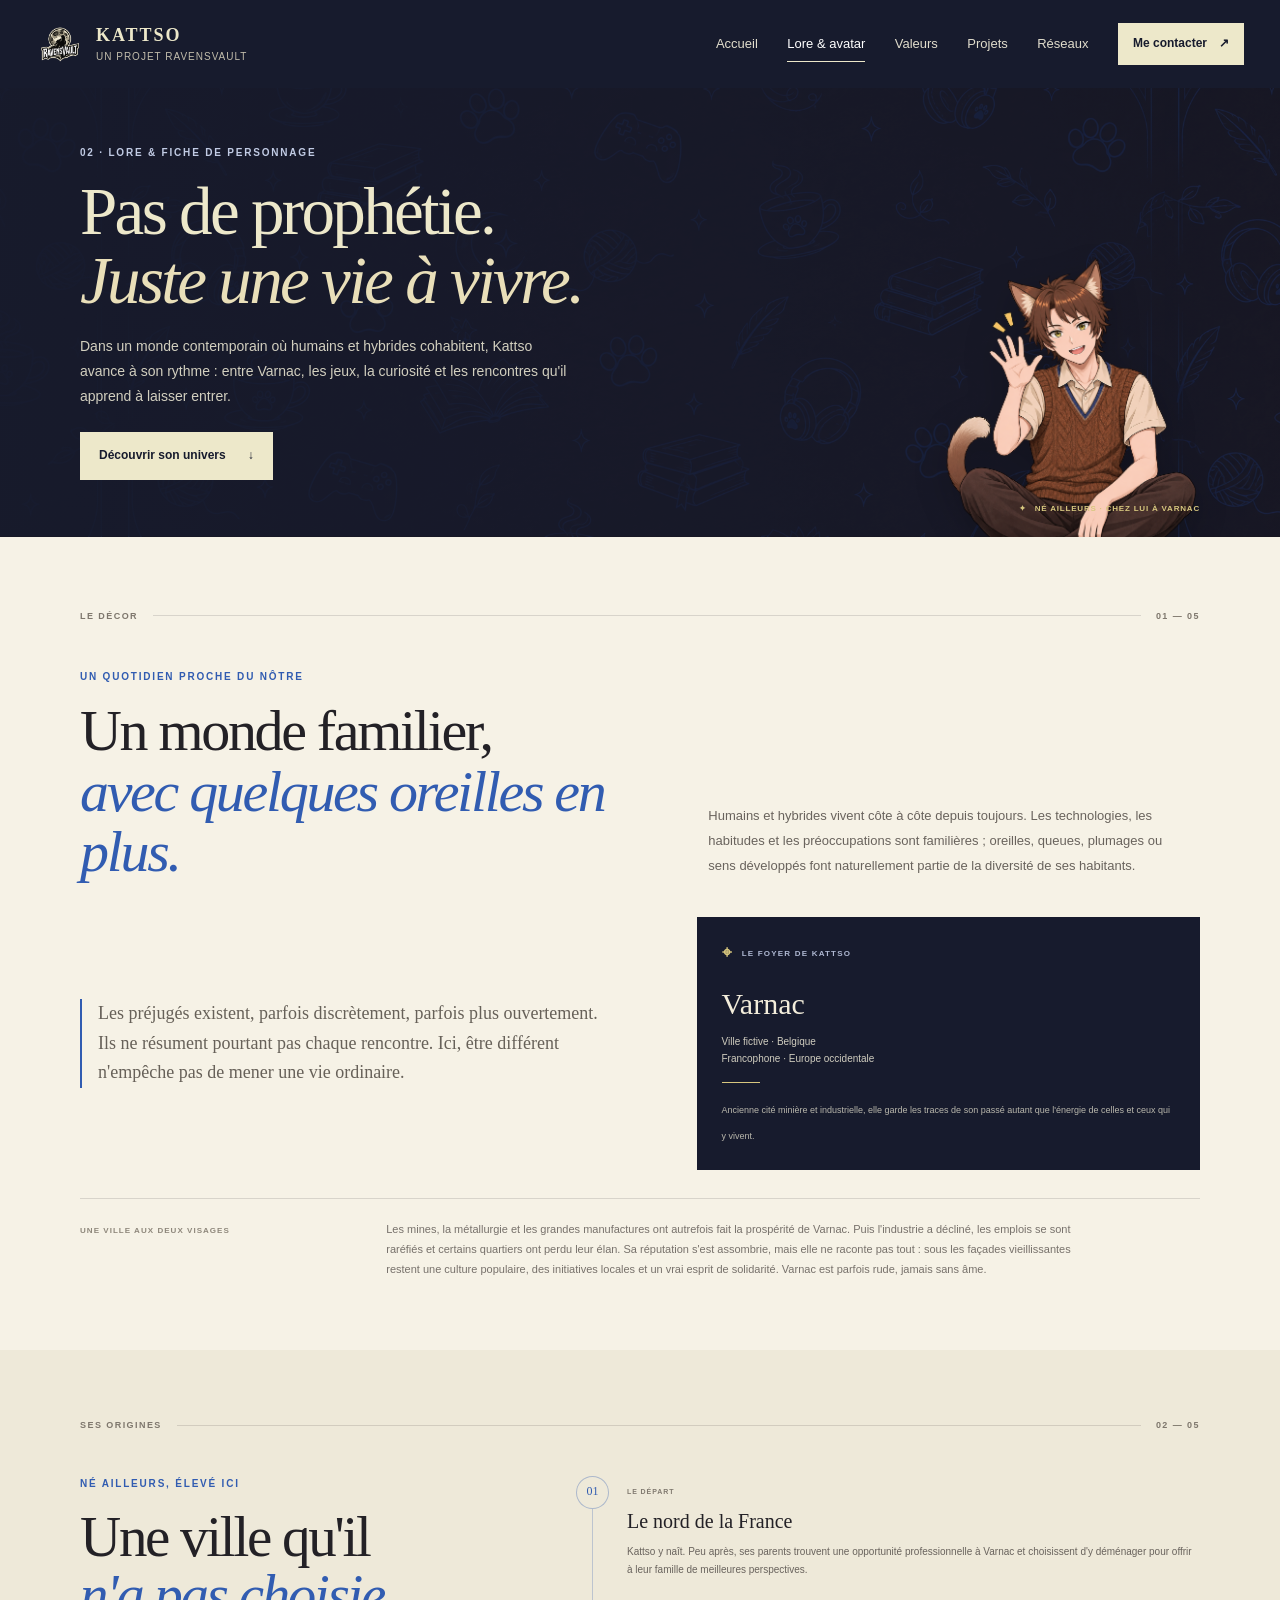
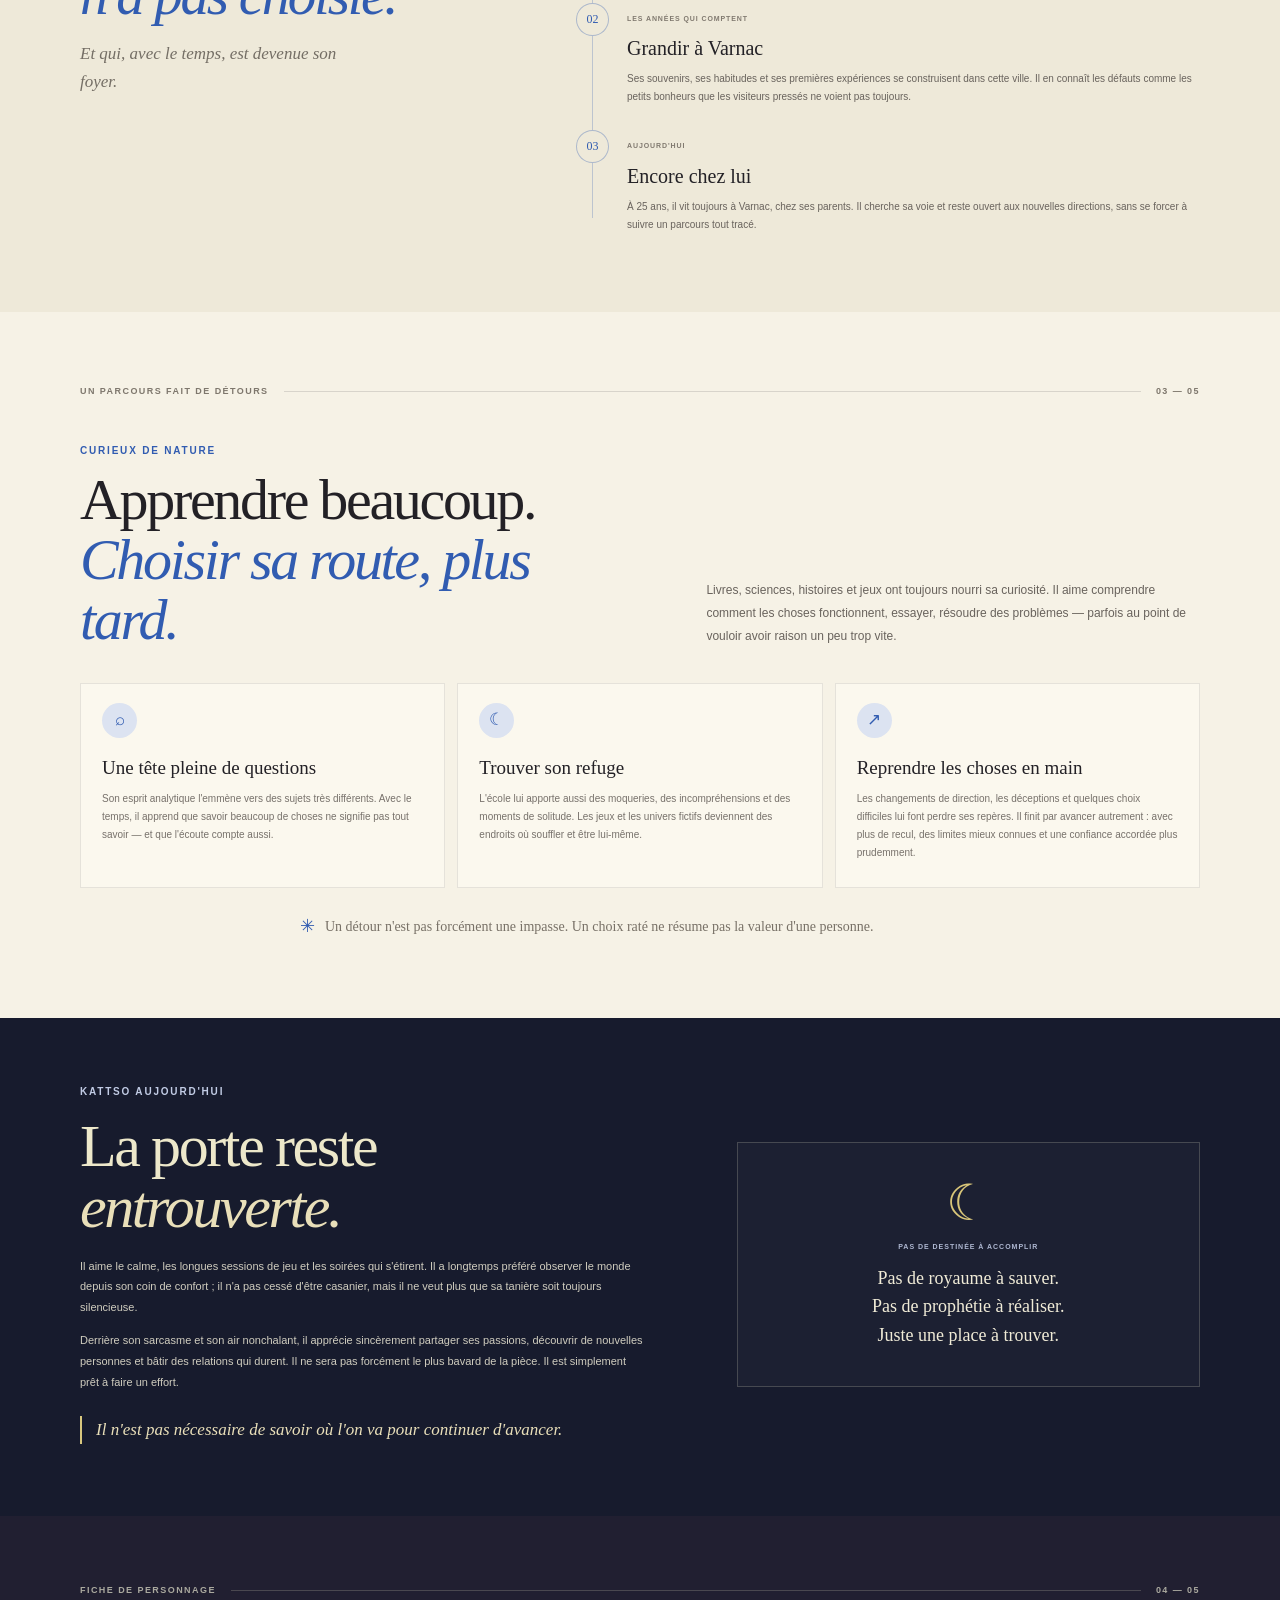
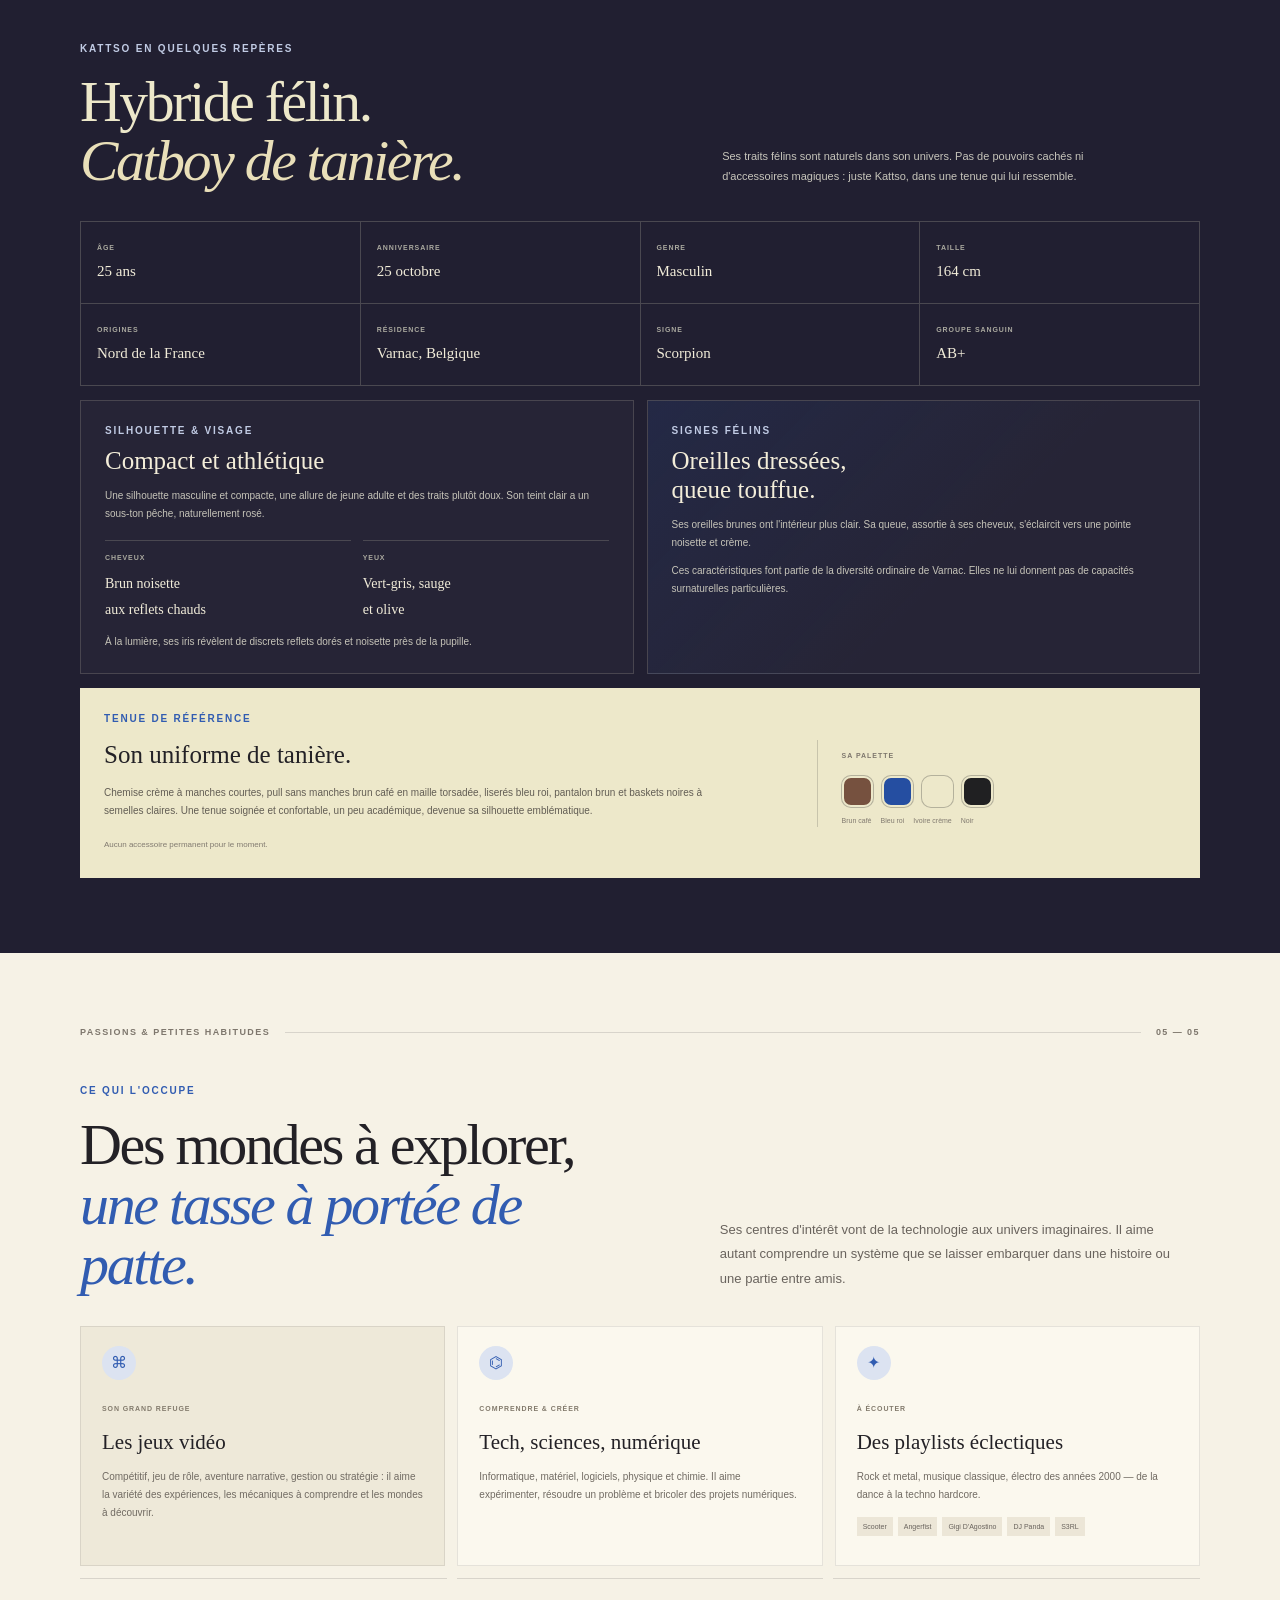
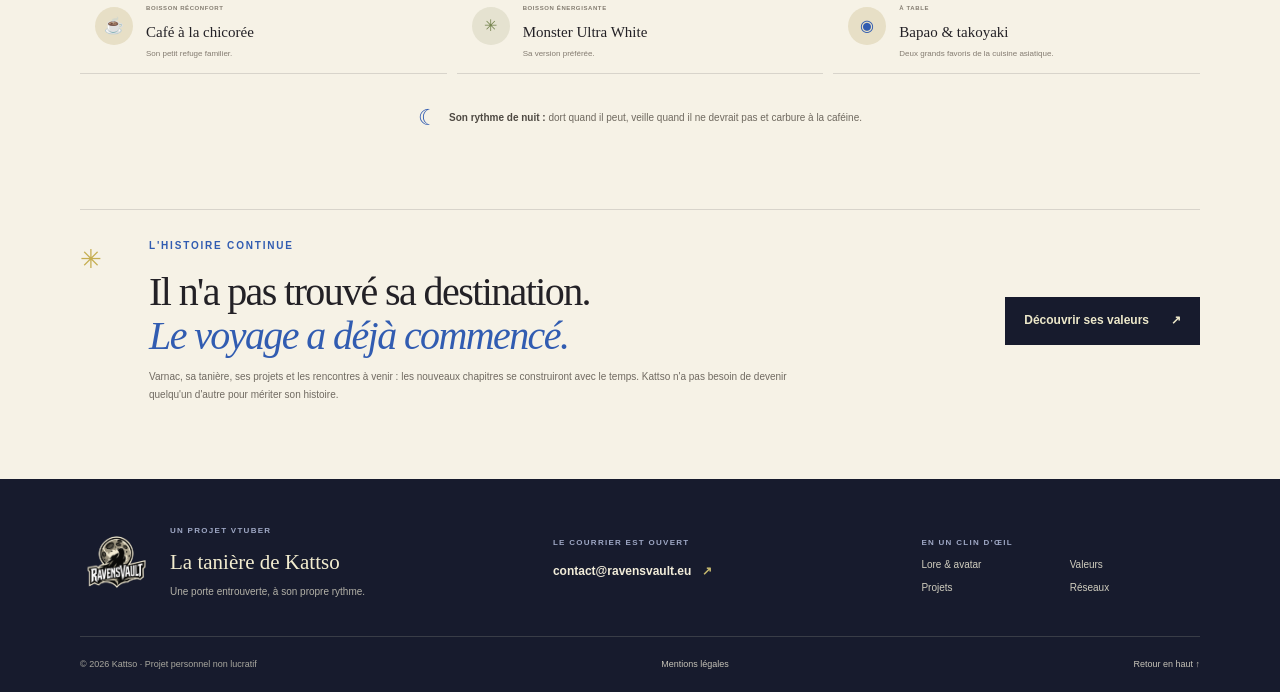
==== lore.html @ 15e3a1d3 "Add files via upload" ====
<!doctype html>
<html lang="fr">
<head>
  <meta charset="utf-8"><meta name="viewport" content="width=device-width, initial-scale=1"><meta name="theme-color" content="#171b2d">
  <meta name="description" content="Le lore de Kattso : ses origines, son foyer à Varnac, son parcours et sa fiche de personnage.">
  <title>Lore & personnage — Kattso</title><link rel="icon" href="assets/ravensvault-logo.png" type="image/png"><link rel="stylesheet" href="styles.css"><script src="app.js" defer></script>
</head>
<body data-page="lore">
  <a class="skip-link" href="#contenu">Aller au contenu</a><header data-site-header></header>
  <main id="contenu">
    <section class="page-hero page-hero-lore">
      <div class="page-hero-pattern" aria-hidden="true"></div>
      <div class="page-hero-copy"><p class="eyebrow eyebrow-light">02 · Lore & fiche de personnage</p><h1>Pas de prophétie.<br><em>Juste une vie à vivre.</em></h1><p>Dans un monde contemporain où humains et hybrides cohabitent, Kattso avance à son rythme : entre Varnac, les jeux, la curiosité et les rencontres qu'il apprend à laisser entrer.</p><a class="button button-cream" href="#son-univers">Découvrir son univers <span aria-hidden="true">↓</span></a></div>
      <div class="page-hero-art"><img src="assets/kattso-sit.png" alt="Kattso, hybride félin aux cheveux bruns, oreilles de chat et queue touffue, assis en tailleur et saluant." fetchpriority="high"></div>
      <div class="lore-hero-caption"><span aria-hidden="true">✦</span> Né ailleurs · chez lui à Varnac</div>
    </section>

    <section class="lore-world section-wrap" id="son-univers">
      <div class="section-kicker"><span>LE DÉCOR</span><span class="kicker-line"></span><span>01 — 05</span></div>
      <div class="lore-world-head"><div><p class="eyebrow">Un quotidien proche du nôtre</p><h2>Un monde familier,<br><em>avec quelques oreilles en plus.</em></h2></div><p>Humains et hybrides vivent côte à côte depuis toujours. Les technologies, les habitudes et les préoccupations sont familières ; oreilles, queues, plumages ou sens développés font naturellement partie de la diversité de ses habitants.</p></div>
      <div class="world-bottom"><p>Les préjugés existent, parfois discrètement, parfois plus ouvertement. Ils ne résument pourtant pas chaque rencontre. Ici, être différent n'empêche pas de mener une vie ordinaire.</p><article class="varnac-card"><div class="varnac-top"><span class="varnac-pin" aria-hidden="true">⌖</span><span>LE FOYER DE KATTSO</span></div><h3>Varnac</h3><p>Ville fictive · Belgique<br>Francophone · Europe occidentale</p><div class="varnac-rule"></div><small>Ancienne cité minière et industrielle, elle garde les traces de son passé autant que l'énergie de celles et ceux qui y vivent.</small></article></div>
      <div class="varnac-story"><span class="varnac-index">UNE VILLE AUX DEUX VISAGES</span><p>Les mines, la métallurgie et les grandes manufactures ont autrefois fait la prospérité de Varnac. Puis l'industrie a décliné, les emplois se sont raréfiés et certains quartiers ont perdu leur élan. Sa réputation s'est assombrie, mais elle ne raconte pas tout : sous les façades vieillissantes restent une culture populaire, des initiatives locales et un vrai esprit de solidarité. Varnac est parfois rude, jamais sans âme.</p></div>
    </section>

    <section class="lore-origins">
      <div class="section-wrap">
        <div class="section-kicker"><span>SES ORIGINES</span><span class="kicker-line"></span><span>02 — 05</span></div>
        <div class="lore-origin-layout"><div class="origin-heading"><p class="eyebrow">Né ailleurs, élevé ici</p><h2>Une ville qu'il<br><em>n'a pas choisie.</em></h2><p>Et qui, avec le temps, est devenue son foyer.</p></div>
          <div class="origin-timeline">
            <article><span class="timeline-mark">01</span><div><small>LE DÉPART</small><h3>Le nord de la France</h3><p>Kattso y naît. Peu après, ses parents trouvent une opportunité professionnelle à Varnac et choisissent d'y déménager pour offrir à leur famille de meilleures perspectives.</p></div></article>
            <article><span class="timeline-mark">02</span><div><small>LES ANNÉES QUI COMPTENT</small><h3>Grandir à Varnac</h3><p>Ses souvenirs, ses habitudes et ses premières expériences se construisent dans cette ville. Il en connaît les défauts comme les petits bonheurs que les visiteurs pressés ne voient pas toujours.</p></div></article>
            <article><span class="timeline-mark">03</span><div><small>AUJOURD'HUI</small><h3>Encore chez lui</h3><p>À 25 ans, il vit toujours à Varnac, chez ses parents. Il cherche sa voie et reste ouvert aux nouvelles directions, sans se forcer à suivre un parcours tout tracé.</p></div></article>
          </div>
        </div>
      </div>
    </section>

    <section class="lore-journey section-wrap">
      <div class="section-kicker"><span>UN PARCOURS FAIT DE DÉTOURS</span><span class="kicker-line"></span><span>03 — 05</span></div>
      <div class="journey-intro"><p class="eyebrow">Curieux de nature</p><h2>Apprendre beaucoup.<br><em>Choisir sa route, plus tard.</em></h2><p>Livres, sciences, histoires et jeux ont toujours nourri sa curiosité. Il aime comprendre comment les choses fonctionnent, essayer, résoudre des problèmes — parfois au point de vouloir avoir raison un peu trop vite.</p></div>
      <div class="journey-grid">
        <article class="journey-card"><span class="journey-symbol" aria-hidden="true">⌕</span><h3>Une tête pleine de questions</h3><p>Son esprit analytique l'emmène vers des sujets très différents. Avec le temps, il apprend que savoir beaucoup de choses ne signifie pas tout savoir — et que l'écoute compte aussi.</p></article>
        <article class="journey-card"><span class="journey-symbol" aria-hidden="true">☾</span><h3>Trouver son refuge</h3><p>L'école lui apporte aussi des moqueries, des incompréhensions et des moments de solitude. Les jeux et les univers fictifs deviennent des endroits où souffler et être lui-même.</p></article>
        <article class="journey-card"><span class="journey-symbol" aria-hidden="true">↗</span><h3>Reprendre les choses en main</h3><p>Les changements de direction, les déceptions et quelques choix difficiles lui font perdre ses repères. Il finit par avancer autrement : avec plus de recul, des limites mieux connues et une confiance accordée plus prudemment.</p></article>
      </div>
      <p class="journey-note"><span aria-hidden="true">✳</span> Un détour n'est pas forcément une impasse. Un choix raté ne résume pas la valeur d'une personne.</p>
    </section>

    <section class="lore-now">
      <div class="section-wrap lore-now-inner"><div class="lore-now-copy"><p class="eyebrow eyebrow-light">Kattso aujourd'hui</p><h2>La porte reste<br><em>entrouverte.</em></h2><p>Il aime le calme, les longues sessions de jeu et les soirées qui s'étirent. Il a longtemps préféré observer le monde depuis son coin de confort ; il n'a pas cessé d'être casanier, mais il ne veut plus que sa tanière soit toujours silencieuse.</p><p>Derrière son sarcasme et son air nonchalant, il apprécie sincèrement partager ses passions, découvrir de nouvelles personnes et bâtir des relations qui durent. Il ne sera pas forcément le plus bavard de la pièce. Il est simplement prêt à faire un effort.</p><blockquote>Il n'est pas nécessaire de savoir où l'on va pour continuer d'avancer.</blockquote></div><div class="lore-now-aside"><span class="now-glyph" aria-hidden="true">☾</span><span class="now-label">PAS DE DESTINÉE À ACCOMPLIR</span><p>Pas de royaume à sauver.<br>Pas de prophétie à réaliser.<br>Juste une place à trouver.</p></div></div>
    </section>

    <section class="character-sheet">
      <div class="section-wrap">
        <div class="section-kicker section-kicker-light"><span>FICHE DE PERSONNAGE</span><span class="kicker-line"></span><span>04 — 05</span></div>
        <div class="sheet-heading"><div><p class="eyebrow eyebrow-light">Kattso en quelques repères</p><h2>Hybride félin.<br><em>Catboy de tanière.</em></h2></div><p>Ses traits félins sont naturels dans son univers. Pas de pouvoirs cachés ni d'accessoires magiques : juste Kattso, dans une tenue qui lui ressemble.</p></div>
        <div class="character-stats"><div><small>ÂGE</small><strong>25 ans</strong></div><div><small>ANNIVERSAIRE</small><strong>25 octobre</strong></div><div><small>GENRE</small><strong>Masculin</strong></div><div><small>TAILLE</small><strong>164 cm</strong></div><div><small>ORIGINES</small><strong>Nord de la France</strong></div><div><small>RÉSIDENCE</small><strong>Varnac, Belgique</strong></div><div><small>SIGNE</small><strong>Scorpion</strong></div><div><small>GROUPE SANGUIN</small><strong>AB+</strong></div></div>
        <div class="appearance-grid">
          <article class="appearance-card"><p class="eyebrow eyebrow-light">Silhouette & visage</p><h3>Compact et athlétique</h3><p>Une silhouette masculine et compacte, une allure de jeune adulte et des traits plutôt doux. Son teint clair a un sous-ton pêche, naturellement rosé.</p><div class="feature-pair"><div><small>CHEVEUX</small><strong>Brun noisette<br>aux reflets chauds</strong></div><div><small>YEUX</small><strong>Vert-gris, sauge<br>et olive</strong></div></div><p class="appearance-detail">À la lumière, ses iris révèlent de discrets reflets dorés et noisette près de la pupille.</p></article>
          <article class="appearance-card appearance-feline"><p class="eyebrow eyebrow-light">Signes félins</p><h3>Oreilles dressées,<br>queue touffue.</h3><p>Ses oreilles brunes ont l'intérieur plus clair. Sa queue, assortie à ses cheveux, s'éclaircit vers une pointe noisette et crème.</p><p class="appearance-detail">Ces caractéristiques font partie de la diversité ordinaire de Varnac. Elles ne lui donnent pas de capacités surnaturelles particulières.</p></article>
        </div>
        <div class="outfit-panel"><div class="outfit-copy"><p class="eyebrow">Tenue de référence</p><h3>Son uniforme de tanière.</h3><p>Chemise crème à manches courtes, pull sans manches brun café en maille torsadée, liserés bleu roi, pantalon brun et baskets noires à semelles claires. Une tenue soignée et confortable, un peu académique, devenue sa silhouette emblématique.</p><small>Aucun accessoire permanent pour le moment.</small></div><div class="outfit-palette"><span class="palette-label">SA PALETTE</span><div class="palette-swatches"><span class="palette-swatch swatch-coffee" aria-label="Brun café"></span><span class="palette-swatch swatch-royal" aria-label="Bleu roi"></span><span class="palette-swatch swatch-cream" aria-label="Ivoire crème"></span><span class="palette-swatch swatch-black" aria-label="Noir"></span></div><div class="palette-names"><span>Brun café</span><span>Bleu roi</span><span>Ivoire crème</span><span>Noir</span></div></div></div>
      </div>
    </section>

    <section class="lore-interests section-wrap">
      <div class="section-kicker"><span>PASSIONS & PETITES HABITUDES</span><span class="kicker-line"></span><span>05 — 05</span></div>
      <div class="interest-heading"><div><p class="eyebrow">Ce qui l'occupe</p><h2>Des mondes à explorer,<br><em>une tasse à portée de patte.</em></h2></div><p>Ses centres d'intérêt vont de la technologie aux univers imaginaires. Il aime autant comprendre un système que se laisser embarquer dans une histoire ou une partie entre amis.</p></div>
      <div class="interest-grid">
        <article class="interest-card interest-games"><span class="interest-icon" aria-hidden="true">⌘</span><small>SON GRAND REFUGE</small><h3>Les jeux vidéo</h3><p>Compétitif, jeu de rôle, aventure narrative, gestion ou stratégie : il aime la variété des expériences, les mécaniques à comprendre et les mondes à découvrir.</p></article>
        <article class="interest-card"><span class="interest-icon" aria-hidden="true">⌬</span><small>COMPRENDRE & CRÉER</small><h3>Tech, sciences, numérique</h3><p>Informatique, matériel, logiciels, physique et chimie. Il aime expérimenter, résoudre un problème et bricoler des projets numériques.</p></article>
        <article class="interest-card"><span class="interest-icon" aria-hidden="true">✦</span><small>À ÉCOUTER</small><h3>Des playlists éclectiques</h3><p>Rock et metal, musique classique, électro des années 2000 — de la dance à la techno hardcore.</p><div class="artist-list"><span>Scooter</span><span>Angerfist</span><span>Gigi D'Agostino</span><span>DJ Panda</span><span>S3RL</span></div></article>
      </div>
      <div class="tastes-grid">
        <article class="taste-card"><span class="taste-mark" aria-hidden="true">☕</span><div><small>BOISSON RÉCONFORT</small><h3>Café à la chicorée</h3><p>Son petit refuge familier.</p></div></article>
        <article class="taste-card"><span class="taste-mark taste-energy" aria-hidden="true">✳</span><div><small>BOISSON ÉNERGISANTE</small><h3>Monster Ultra White</h3><p>Sa version préférée.</p></div></article>
        <article class="taste-card"><span class="taste-mark" aria-hidden="true">◉</span><div><small>À TABLE</small><h3>Bapao & takoyaki</h3><p>Deux grands favoris de la cuisine asiatique.</p></div></article>
      </div>
      <div class="sleep-note"><span aria-hidden="true">☾</span><p><strong>Son rythme de nuit :</strong> dort quand il peut, veille quand il ne devrait pas et carbure à la caféine.</p></div>
    </section>

    <section class="lore-finale section-wrap"><span class="finale-star" aria-hidden="true">✳</span><div><p class="eyebrow">L'histoire continue</p><h2>Il n'a pas trouvé sa destination.<br><em>Le voyage a déjà commencé.</em></h2><p>Varnac, sa tanière, ses projets et les rencontres à venir : les nouveaux chapitres se construiront avec le temps. Kattso n'a pas besoin de devenir quelqu'un d'autre pour mériter son histoire.</p></div><a class="button button-navy" href="valeurs.html">Découvrir ses valeurs <span aria-hidden="true">↗</span></a></section>
  </main><footer data-site-footer></footer>
</body>
</html>
---- styles.css ----
@charset "UTF-8";
:root {
  color-scheme: light;
  --ink: #232126;
  --muted: #77716b;
  --cream: #ede8ca;
  --paper: #f6f2e6;
  --paper-deep: #e7dfc6;
  --navy: #171b2d;
  --blue: #315cb1;
  --blue-soft: #dce3f1;
  --brown: #76513f;
  --line: rgba(35, 33, 38, .14);
  --serif: Georgia, "Times New Roman", serif;
  --sans: "Segoe UI", "Helvetica Neue", Arial, sans-serif;
}
* { box-sizing: border-box; }
html { scroll-behavior: smooth; scroll-padding-top: 100px; }
body { margin: 0; background: var(--paper); color: var(--ink); font-family: var(--sans); font-size: 16px; line-height: 1.65; -webkit-font-smoothing: antialiased; }
img { display: block; max-width: 100%; }
a { color: inherit; }
button, a { -webkit-tap-highlight-color: transparent; }
::selection { background: #c7d3ed; color: var(--navy); }
.skip-link, .visually-hidden { position: absolute; width: 1px; height: 1px; padding: 0; margin: -1px; overflow: hidden; clip: rect(0,0,0,0); white-space: nowrap; border: 0; }
.skip-link:focus { z-index: 100; width: auto; height: auto; clip: auto; margin: 10px; padding: 10px 16px; background: var(--cream); color: var(--navy); }
.site-header { position: relative; z-index: 10; background: var(--navy); color: var(--cream); }
.header-inner { width: min(1280px, calc(100% - 72px)); min-height: 88px; margin: 0 auto; display: flex; align-items: center; justify-content: space-between; gap: 36px; }
.brand { display: inline-flex; align-items: center; gap: 12px; color: inherit; text-decoration: none; min-width: 190px; }
.brand img { width: 48px; height: 48px; object-fit: contain; }
.brand-type { display: flex; flex-direction: column; line-height: 1.15; }
.brand-type strong { font-family: var(--serif); font-size: 18px; letter-spacing: .11em; font-weight: 700; }
.brand-type small { margin-top: 5px; color: #c2bdac; font-size: 10px; letter-spacing: .1em; text-transform: uppercase; }
.site-nav { display: flex; align-items: center; gap: clamp(17px, 2.3vw, 34px); }
.nav-link { position: relative; color: #e1ddcc; font-size: 13px; text-decoration: none; transition: color .2s ease; }
.nav-link::after { position: absolute; content: ""; height: 1px; left: 0; bottom: -7px; width: 0; background: var(--cream); transition: width .2s ease; }
.nav-link:hover, .nav-link.is-current { color: #fff; }
.nav-link:hover::after, .nav-link.is-current::after { width: 100%; }
.nav-contact { display: inline-flex; gap: 12px; align-items: center; padding: 11px 15px; color: var(--navy); background: var(--cream); font-weight: 650; font-size: 12px; text-decoration: none; transition: background .2s ease, transform .2s ease; }
.nav-contact:hover { background: white; transform: translateY(-2px); }
.menu-toggle { display: none; }
.home-hero { position: relative; isolation: isolate; display: grid; grid-template-columns: 1fr 1fr; min-height: 580px; overflow: hidden; padding: 65px max(36px, calc((100vw - 1190px) / 2)) 54px; background: var(--navy); color: var(--cream); }
.hero-pattern, .page-hero-pattern { position: absolute; z-index: -1; inset: 0; background-image: linear-gradient(90deg, rgba(23,27,45,.88) 0%, rgba(23,27,45,.68) 52%, rgba(23,27,45,.86) 100%), url("assets/kattso-pattern.png"); background-size: cover, 1050px auto; background-position: center, center 40%; opacity: .82; }
.hero-copy { z-index: 1; align-self: center; padding-bottom: 15px; }
.eyebrow { margin: 0 0 17px; color: var(--blue); font-size: 10px; font-weight: 750; letter-spacing: .18em; line-height: 1.5; text-transform: uppercase; }
.eyebrow-light { color: #c1cbe4; }
.eyebrow-dot { display: inline-block; width: 7px; height: 7px; margin-right: 8px; border-radius: 50%; background: #d7c879; box-shadow: 0 0 0 4px rgba(215,200,121,.16); vertical-align: 1px; }
h1, h2, h3, p { margin-top: 0; }
h1, h2 { font-family: var(--serif); font-weight: 400; letter-spacing: -.04em; }
h1 em, h2 em { color: var(--blue); font-weight: 400; }
.home-hero h1, .page-hero h1 { margin: 0; font-size: clamp(49px, 6.1vw, 83px); line-height: 1.03; }
.home-hero h1 em, .page-hero h1 em { color: #e9dfb9; }
.hero-lead { max-width: 460px; margin: 23px 0 26px; color: #dedbcf; font-size: 16px; line-height: 1.75; }
.hero-actions { display: flex; flex-wrap: wrap; align-items: center; gap: 25px; }
.button { display: inline-flex; align-items: center; justify-content: center; gap: 22px; min-height: 48px; padding: 12px 19px; text-decoration: none; font-size: 12px; font-weight: 700; transition: transform .2s ease, background .2s ease, box-shadow .2s ease; }
.button:hover { transform: translateY(-2px); box-shadow: 0 8px 24px rgba(20,20,30,.16); }
.button-cream { background: var(--cream); color: var(--navy); }
.button-cream:hover { background: #fff9e3; }
.button-navy { background: var(--navy); color: var(--cream); }
.text-link { font-size: 12px; font-weight: 650; text-decoration: none; }
.text-link span { margin-left: 7px; }
.text-link-light { color: var(--cream); }
.hero-note { display: flex; align-items: center; gap: 11px; max-width: 350px; margin-top: 44px; color: #c3bfaf; font-size: 11px; line-height: 1.5; }
.note-star { color: #d9c679; font-size: 18px; }
.hero-art { position: relative; align-self: end; justify-self: center; width: min(100%, 530px); height: 495px; display: flex; justify-content: center; align-items: end; }
.hero-art > img { position: relative; z-index: 1; width: min(100%, 470px); max-height: 510px; object-fit: contain; object-position: center bottom; filter: drop-shadow(0 14px 25px rgba(3,5,12,.25)); }
.art-halo { position: absolute; width: 390px; height: 390px; bottom: 35px; border: 1px solid rgba(237,232,202,.24); border-radius: 50%; box-shadow: 0 0 0 22px rgba(237,232,202,.035), 0 0 0 54px rgba(237,232,202,.025); }
.art-caption { position: absolute; z-index: 2; right: 0; bottom: 84px; display: flex; align-items: center; gap: 10px; padding: 11px 14px; background: rgba(237,232,202,.94); color: var(--navy); font-size: 9px; line-height: 1.5; text-transform: uppercase; letter-spacing: .06em; }
.art-caption strong { font-size: 9px; }
.caption-mark { color: var(--blue); font-size: 18px; }
.hero-index { position: absolute; bottom: 22px; right: max(36px, calc((100vw - 1190px) / 2)); color: #e9dfb9; font-family: var(--serif); font-size: 13px; letter-spacing: .12em; }
.hero-index span { padding: 0 5px; color: #75778b; }
.section-wrap { width: min(1120px, calc(100% - 72px)); margin-right: auto; margin-left: auto; }
.welcome-section { padding-top: 80px; padding-bottom: 90px; }
.section-kicker { display: flex; align-items: center; gap: 15px; color: #7e776d; font-size: 9px; font-weight: 750; letter-spacing: .16em; }
.kicker-line { height: 1px; flex: 1; background: var(--line); }
.welcome-grid { display: grid; grid-template-columns: 1.1fr .9fr; gap: 90px; align-items: end; margin-top: 55px; }
.welcome-grid h2, .values-lead h2, .social-intro h2 { margin: 0; font-size: clamp(38px, 4.5vw, 58px); line-height: 1.05; }
.welcome-text { max-width: 425px; padding-bottom: 3px; color: #5d5954; font-size: 14px; line-height: 1.9; }
.underlined-link { display: inline-flex; gap: 17px; align-items: center; margin-top: 10px; padding-bottom: 4px; border-bottom: 1px solid #988b67; color: var(--navy); font-size: 11px; font-weight: 750; text-decoration: none; }
.underlined-link:hover { color: var(--blue); border-color: var(--blue); }
.teaser-grid { display: grid; grid-template-columns: repeat(3, 1fr); gap: 15px; margin-top: 61px; }
.teaser-card { position: relative; min-height: 225px; padding: 28px 27px 25px; border: 1px solid rgba(35,33,38,.09); background: #fbf8ee; color: var(--ink); text-decoration: none; transition: transform .24s ease, box-shadow .24s ease; }
.teaser-card:hover { transform: translateY(-5px); box-shadow: 0 17px 34px rgba(42,37,28,.08); }
.teaser-number { color: #9b9386; font-size: 9px; letter-spacing: .12em; }
.teaser-icon { float: right; color: var(--blue); font-family: var(--serif); font-size: 26px; }
.teaser-card h3 { margin: 24px 0 7px; font-family: var(--serif); font-size: 24px; font-weight: 400; }
.teaser-card p { max-width: 245px; margin: 0; color: #77716b; font-size: 12px; line-height: 1.7; }
.card-arrow { position: absolute; right: 25px; bottom: 22px; color: var(--blue); }
.home-quote { padding: 74px 28px 70px; background: var(--paper-deep); text-align: center; }
.quote-inner { max-width: 760px; margin: auto; }
.quote-mark { display: block; color: var(--blue); font-family: var(--serif); font-size: 52px; line-height: .8; }
.home-quote blockquote { margin: 13px auto 13px; color: #35333a; font-family: var(--serif); font-size: clamp(25px, 3.3vw, 39px); line-height: 1.27; letter-spacing: -.025em; }
.home-quote p { margin: 0; color: #7d756a; font-size: 10px; letter-spacing: .13em; text-transform: uppercase; }
.home-connect { display: grid; grid-template-columns: 1fr 1fr; align-items: center; gap: 65px; min-height: 435px; padding-top: 43px; padding-bottom: 43px; }
.connect-art { position: relative; height: 335px; overflow: hidden; background: #e4dcc2; }
.connect-art::before { position: absolute; inset: 0; content: ""; background: radial-gradient(ellipse at 50% 80%, rgba(49,92,177,.12), transparent 60%); }
.connect-art img { position: absolute; bottom: -25%; left: 0; width: 100%; transform: none; }
.connect-copy { max-width: 455px; }
.connect-copy h2 { margin: 0 0 17px; font-size: clamp(39px, 4vw, 52px); line-height: 1.05; }
.connect-copy > p:not(.eyebrow) { margin: 0 0 24px; color: #69635d; font-size: 13px; line-height: 1.85; }
.page-hero { position: relative; isolation: isolate; min-height: 370px; display: flex; align-items: center; overflow: hidden; padding: 57px max(36px, calc((100vw - 1120px) / 2)); background: var(--navy); color: var(--cream); }
.page-hero-pattern { opacity: .58; background-image: linear-gradient(90deg, rgba(23,27,45,.96), rgba(23,27,45,.82) 58%, rgba(23,27,45,.65)), url("assets/kattso-pattern.png"); }
.page-hero-copy { position: relative; z-index: 2; max-width: 680px; }
.page-hero h1 { font-size: clamp(44px, 5.5vw, 69px); }
.page-hero-copy > p:not(.eyebrow) { max-width: 490px; margin: 19px 0 22px; color: #d2cfbf; font-size: 14px; line-height: 1.8; }
.page-hero-art { position: absolute; right: max(5%, calc((100vw - 1250px) / 2)); bottom: -39px; width: 290px; height: 410px; }
.page-hero-art img { width: 100%; height: 100%; object-fit: contain; object-position: bottom; filter: drop-shadow(0 10px 16px rgba(0,0,0,.2)); }
.page-hero-lore { min-height: 430px; }
.page-hero-lore .page-hero-copy { max-width: 650px; }
.page-hero-lore h1 { font-size: clamp(46px, 5.3vw, 67px); }
.lore-hero-caption { position: absolute; right: max(34px, calc((100vw - 1120px) / 2)); bottom: 21px; z-index: 2; display: flex; align-items: center; gap: 8px; color: #d7c77f; font-size: 8px; font-weight: 750; letter-spacing: .1em; text-transform: uppercase; }
.lore-world { padding-top: 72px; padding-bottom: 70px; }
.lore-world-head { display: grid; grid-template-columns: 1fr .9fr; gap: 82px; align-items: end; margin: 46px 0 35px; }
.lore-world-head h2, .journey-intro h2, .interest-heading h2 { margin: 0; font-size: clamp(40px, 4.6vw, 58px); line-height: 1.04; }
.lore-world-head > p, .interest-heading > p { max-width: 470px; margin: 0 0 4px; color: #69635d; font-size: 13px; line-height: 1.9; }
.world-bottom { display: grid; grid-template-columns: 1.05fr .95fr; gap: 60px; align-items: center; }
.world-bottom > p { max-width: 520px; margin: 0; padding-left: 16px; border-left: 2px solid var(--blue); color: #676159; font-family: var(--serif); font-size: 18px; line-height: 1.65; }
.varnac-card { padding: 22px 25px; background: var(--navy); color: var(--cream); }
.varnac-top { display: flex; align-items: center; gap: 9px; color: #aeb7d1; font-size: 8px; font-weight: 750; letter-spacing: .15em; }
.varnac-pin { color: #d8c77e; font-size: 17px; }
.varnac-card h3 { margin: 12px 0 4px; color: #f3eddb; font-family: var(--serif); font-size: 30px; font-weight: 400; }
.varnac-card > p { margin: 0; color: #d0cdbf; font-size: 10px; line-height: 1.7; }
.varnac-rule { width: 38px; height: 1px; margin: 15px 0 12px; background: #d8c77e; }
.varnac-card small { color: #b9b7ac; font-size: 9px; line-height: 1.7; }
.varnac-story { display: grid; grid-template-columns: .5fr 1.5fr; gap: 35px; margin-top: 28px; padding-top: 20px; border-top: 1px solid var(--line); }
.varnac-index { padding-top: 5px; color: #8e877b; font-size: 8px; font-weight: 750; letter-spacing: .13em; }
.varnac-story p { max-width: 720px; margin: 0; color: #77716b; font-size: 11px; line-height: 1.85; }
.lore-origins { padding: 68px 0 78px; background: #eee9d9; }
.lore-origin-layout { display: grid; grid-template-columns: .8fr 1.2fr; gap: 80px; margin-top: 43px; }
.origin-heading h2, .community-heading h2 { margin: 0; font-size: clamp(41px, 4.5vw, 57px); line-height: 1.03; }
.origin-heading > p:not(.eyebrow) { max-width: 280px; margin: 15px 0 0; color: #746e65; font-family: var(--serif); font-size: 17px; font-style: italic; }
.origin-timeline { position: relative; display: flex; flex-direction: column; gap: 0; }
.origin-timeline::before { position: absolute; top: 14px; bottom: 16px; left: 16px; width: 1px; content: ""; background: rgba(49,92,177,.26); }
.origin-timeline article { position: relative; display: grid; grid-template-columns: 34px 1fr; gap: 17px; padding: 0 0 24px; }
.origin-timeline article:last-child { padding-bottom: 0; }
.timeline-mark { position: relative; z-index: 1; display: grid; place-items: center; width: 33px; height: 33px; border: 1px solid rgba(49,92,177,.35); border-radius: 50%; background: #eee9d9; color: var(--blue); font-family: var(--serif); font-size: 12px; }
.origin-timeline small { color: #817a70; font-size: 7px; font-weight: 750; letter-spacing: .13em; }
.origin-timeline h3 { margin: 3px 0 5px; font-family: var(--serif); font-size: 20px; font-weight: 400; }
.origin-timeline p { max-width: 570px; margin: 0; color: #69635d; font-size: 10px; line-height: 1.8; }
.lore-journey { padding-top: 72px; padding-bottom: 77px; }
.journey-intro { display: grid; grid-template-columns: 1fr .9fr; column-gap: 78px; align-items: end; margin: 44px 0 32px; }
.journey-intro .eyebrow { grid-column: 1 / -1; margin-bottom: 12px; }
.journey-intro h2 { grid-column: 1; }
.journey-intro > p:last-child { max-width: 480px; margin: 0 0 3px; color: #69635d; font-size: 12px; line-height: 1.9; }
.journey-grid { display: grid; grid-template-columns: repeat(3, minmax(0, 1fr)); gap: 12px; }
.journey-card { min-height: 205px; padding: 19px 21px; border: 1px solid rgba(35,33,38,.1); background: #fbf8ee; }
.journey-symbol { display: grid; place-items: center; width: 35px; height: 35px; border-radius: 50%; background: var(--blue-soft); color: var(--blue); font-family: var(--serif); font-size: 17px; }
.journey-card h3 { margin: 14px 0 7px; font-family: var(--serif); font-size: 19px; font-weight: 400; }
.journey-card p { margin: 0; color: #77716b; font-size: 10px; line-height: 1.8; }
.journey-note { display: flex; align-items: center; gap: 10px; max-width: 680px; margin: 24px auto 0; color: #787167; font-family: var(--serif); font-size: 14px; text-align: center; }
.journey-note span { color: var(--blue); font-size: 18px; }
.lore-now { padding: 66px 0 72px; background: var(--navy); color: var(--cream); }
.lore-now-inner { display: grid; grid-template-columns: 1.1fr .9fr; gap: 90px; align-items: center; }
.lore-now-copy h2 { margin: 0 0 17px; font-size: clamp(43px, 4.8vw, 60px); line-height: 1.02; }
.lore-now-copy h2 em { color: #e9dfb9; }
.lore-now-copy > p:not(.eyebrow) { max-width: 615px; margin-bottom: 12px; color: #d0cdbf; font-size: 11px; line-height: 1.9; }
.lore-now-copy blockquote { margin: 23px 0 0; padding-left: 14px; border-left: 2px solid #d8c77e; color: #e9dfb9; font-family: var(--serif); font-size: 17px; font-style: italic; }
.lore-now-aside { display: flex; flex-direction: column; align-items: center; justify-content: center; min-height: 245px; padding: 24px; border: 1px solid rgba(237,232,202,.2); background: rgba(255,255,255,.025); text-align: center; }
.now-glyph { color: #d9c679; font-family: var(--serif); font-size: 50px; line-height: 1; }
.now-label { margin: 13px 0 11px; color: #aeb7d1; font-size: 7px; font-weight: 750; letter-spacing: .14em; }
.lore-now-aside p { margin: 0; color: #f0ebd7; font-family: var(--serif); font-size: 18px; line-height: 1.6; }
.character-sheet { padding: 67px 0 75px; background: #211f31; color: var(--cream); }
.section-kicker-light { color: #aaa99f; }
.section-kicker-light .kicker-line { background: rgba(237,232,202,.2); }
.sheet-heading { display: grid; grid-template-columns: 1fr .85fr; gap: 80px; align-items: end; margin: 43px 0 31px; }
.sheet-heading h2 { margin: 0; font-size: clamp(43px, 4.5vw, 58px); line-height: 1.02; }
.sheet-heading h2 em { color: #e9dfb9; }
.sheet-heading > p { max-width: 425px; margin: 0 0 4px; color: #c7c5bb; font-size: 11px; line-height: 1.85; }
.character-stats { display: grid; grid-template-columns: repeat(4, minmax(0, 1fr)); border-top: 1px solid rgba(237,232,202,.2); border-left: 1px solid rgba(237,232,202,.2); }
.character-stats > div { min-height: 82px; display: flex; flex-direction: column; justify-content: center; gap: 5px; padding: 12px 16px; border-right: 1px solid rgba(237,232,202,.2); border-bottom: 1px solid rgba(237,232,202,.2); }
.character-stats small { color: #aaa99f; font-size: 7px; font-weight: 750; letter-spacing: .13em; }
.character-stats strong { color: #f1ecd9; font-family: var(--serif); font-size: 15px; font-weight: 400; }
.appearance-grid { display: grid; grid-template-columns: 1fr 1fr; gap: 13px; margin-top: 14px; }
.appearance-card { min-height: 252px; padding: 22px 24px; border: 1px solid rgba(237,232,202,.17); background: rgba(255,255,255,.025); }
.appearance-card h3 { margin: 0 0 11px; color: #f3edd9; font-family: var(--serif); font-size: 25px; font-weight: 400; line-height: 1.15; }
.appearance-card > p:not(.eyebrow) { max-width: 490px; color: #c6c4b9; font-size: 10px; line-height: 1.8; }
.appearance-card .eyebrow { margin-bottom: 9px; }
.feature-pair { display: grid; grid-template-columns: 1fr 1fr; gap: 12px; margin: 17px 0 11px; }
.feature-pair > div { padding-top: 11px; border-top: 1px solid rgba(237,232,202,.18); }
.feature-pair small { display: block; margin-bottom: 6px; color: #aaa99f; font-size: 7px; font-weight: 750; letter-spacing: .13em; }
.feature-pair strong { color: #f1ecd9; font-family: var(--serif); font-size: 14px; font-weight: 400; line-height: 1.4; }
.appearance-detail { margin-bottom: 0; }
.appearance-feline { background: linear-gradient(135deg, rgba(49,92,177,.16), rgba(255,255,255,.025) 58%); }
.outfit-panel { display: grid; grid-template-columns: 1.3fr .7fr; gap: 45px; align-items: center; margin-top: 14px; padding: 23px 24px; background: var(--cream); color: var(--ink); }
.outfit-copy .eyebrow { margin-bottom: 8px; }
.outfit-copy h3 { margin: 0 0 8px; font-family: var(--serif); font-size: 25px; font-weight: 400; }
.outfit-copy > p:not(.eyebrow) { max-width: 620px; margin-bottom: 9px; color: #625d54; font-size: 10px; line-height: 1.8; }
.outfit-copy small { color: #817a70; font-size: 8px; }
.outfit-palette { padding-left: 24px; border-left: 1px solid rgba(35,33,38,.18); }
.palette-label { color: #7e776d; font-size: 7px; font-weight: 750; letter-spacing: .14em; }
.palette-swatches { display: flex; gap: 9px; margin-top: 10px; }
.palette-swatch { display: block; width: 31px; height: 31px; border: 2px solid var(--cream); border-radius: 9px; box-shadow: 0 0 0 1px rgba(35,33,38,.28); }
.swatch-coffee { background: #76513f; }.swatch-royal { background: #254ea1; }.swatch-cream { background: #EDE8CA; }.swatch-black { background: #202022; }
.palette-names { display: flex; gap: 9px; margin-top: 8px; color: #817a70; font-size: 7px; }
.lore-interests { padding-top: 72px; padding-bottom: 73px; }
.interest-heading { display: grid; grid-template-columns: 1fr .85fr; gap: 75px; align-items: end; margin: 43px 0 30px; }
.interest-grid { display: grid; grid-template-columns: 1fr 1fr 1fr; gap: 12px; }
.interest-card { min-height: 240px; padding: 19px 21px; border: 1px solid rgba(35,33,38,.1); background: #fbf8ee; }
.interest-games { background: #eee9d9; }
.interest-icon { display: grid; place-items: center; width: 34px; height: 34px; margin-bottom: 13px; border-radius: 50%; background: #dce3f1; color: var(--blue); font-family: var(--serif); font-size: 16px; }
.interest-card > small { color: #837b6d; font-size: 7px; font-weight: 750; letter-spacing: .13em; }
.interest-card h3 { margin: 6px 0 8px; font-family: var(--serif); font-size: 21px; font-weight: 400; }
.interest-card > p { margin: 0; color: #716b63; font-size: 10px; line-height: 1.8; }
.artist-list { display: flex; flex-wrap: wrap; gap: 5px; margin-top: 13px; }
.artist-list span { padding: 4px 6px; background: #ece6d7; color: #69635d; font-size: 7px; }
.tastes-grid { display: grid; grid-template-columns: repeat(3, minmax(0,1fr)); gap: 10px; margin-top: 12px; }
.taste-card { display: flex; align-items: center; gap: 13px; min-height: 87px; padding: 13px 15px; border-top: 1px solid var(--line); border-bottom: 1px solid var(--line); }
.taste-mark { display: grid; flex: 0 0 38px; place-items: center; width: 38px; height: 38px; border-radius: 50%; background: #e7dfc6; color: var(--blue); font-size: 16px; }
.taste-energy { background: #e5e2d0; color: #74834d; }
.taste-card small { color: #847d71; font-size: 6px; font-weight: 750; letter-spacing: .1em; }
.taste-card h3 { margin: 2px 0; font-family: var(--serif); font-size: 15px; font-weight: 400; }
.taste-card p { margin: 0; color: #837b70; font-size: 8px; }
.sleep-note { display: flex; justify-content: center; align-items: center; gap: 11px; margin-top: 26px; color: #6f695f; }
.sleep-note > span { color: var(--blue); font-family: var(--serif); font-size: 22px; }
.sleep-note p { margin: 0; font-size: 10px; }
.sleep-note strong { color: #4e4942; }
.lore-finale { display: grid; grid-template-columns: 45px 1fr auto; gap: 24px; align-items: center; padding-top: 28px; padding-bottom: 75px; border-top: 1px solid var(--line); }
.finale-star { align-self: start; color: #c5ad4f; font-size: 26px; }
.lore-finale h2 { margin: 0 0 11px; font-size: clamp(29px, 3.3vw, 40px); line-height: 1.08; }
.lore-finale > div > p:not(.eyebrow) { max-width: 650px; margin: 0; color: #706a61; font-size: 10px; line-height: 1.8; }
.lore-finale .button { white-space: nowrap; }
.page-hero-values { min-height: 430px; }
.page-hero-values .page-hero-copy { max-width: 690px; }
.page-hero-values h1 { font-size: clamp(46px, 5.2vw, 68px); }
.values-spark { position: absolute; top: 60px; right: 22%; color: rgba(237,232,202,.22); font-size: 180px; font-weight: 200; }
.values-stamp { position: absolute; right: max(8%, calc((100vw - 1120px) / 2)); bottom: 43px; z-index: 1; display: flex; align-items: center; gap: 12px; color: #d6d1bf; font-size: 9px; letter-spacing: .16em; writing-mode: vertical-rl; }
.stamp-star { color: #d8c77e; font-size: 29px; }
.values-intro { padding-top: 69px; }
.values-lead { display: grid; grid-template-columns: .9fr 1.1fr; column-gap: 100px; align-items: end; margin: 49px 0 50px; }
.values-lead-philosophy { grid-template-columns: 1fr 1.05fr; gap: 78px; margin-bottom: 60px; }
.values-lead-philosophy h2 { margin: 0; font-size: clamp(40px, 4.5vw, 58px); line-height: 1.04; }
.philosophy-copy { max-width: 530px; padding-bottom: 4px; }
.philosophy-copy p { color: #69635d; font-size: 13px; line-height: 1.9; }
.philosophy-signature { display: block; margin-top: 17px; padding-left: 13px; border-left: 2px solid var(--blue); color: #4f4b45; font-family: var(--serif); font-size: 15px; font-style: italic; }
.pillars-section { padding-bottom: 83px; }
.principle-grid { display: grid; grid-template-columns: repeat(3, minmax(0, 1fr)); align-items: stretch; gap: 13px; margin-top: 30px; }
.principle-card { display: flex; min-height: 478px; flex-direction: column; padding: 25px 25px 23px; border: 1px solid rgba(35,33,38,.1); background: #fbf8ee; }
.principle-card-featured { border-color: var(--navy); background: var(--navy); color: var(--cream); }
.principle-top { display: flex; align-items: center; justify-content: space-between; }
.principle-index { color: #8d8577; font-size: 8px; font-weight: 750; letter-spacing: .13em; }
.principle-card-featured .principle-index { color: #aab2cc; }
.principle-symbol { display: grid; place-items: center; width: 39px; height: 39px; border: 1px solid rgba(49,92,177,.32); border-radius: 50%; color: var(--blue); font-family: var(--serif); font-size: 19px; }
.principle-card-featured .principle-symbol { border-color: rgba(237,232,202,.3); color: #e9dfb9; }
.principle-card h2 { margin: 24px 0 7px; font-size: 29px; line-height: 1.1; }
.principle-card .principle-lead { margin: 0 0 18px; color: var(--blue); font-family: var(--serif); font-size: 16px; line-height: 1.45; }
.principle-card-featured .principle-lead { color: #e9dfb9; }
.principle-card > p:not(.principle-lead) { margin: 0 0 13px; color: #716b63; font-size: 11px; line-height: 1.8; }
.principle-card-featured > p:not(.principle-lead) { color: #d0cdbf; }
.principle-end { display: block; margin-top: auto; padding-top: 16px; border-top: 1px solid rgba(35,33,38,.12); color: #7f786b; font-size: 9px; font-weight: 700; line-height: 1.6; }
.principle-card-featured .principle-end { border-color: rgba(237,232,202,.2); color: #d8d0ad; }
.supporting-values { display: grid; grid-template-columns: .7fr 1.3fr; gap: 7px 24px; align-items: center; margin-top: 21px; padding: 19px 22px; border: 1px solid rgba(35,33,38,.1); background: #eee9d9; }
.supporting-values p { grid-row: 1 / span 2; margin: 0; color: #5e5950; font-family: var(--serif); font-size: 17px; line-height: 1.45; }
.supporting-values div { display: flex; flex-wrap: wrap; gap: 6px; }
.supporting-values div span { padding: 5px 8px; border: 1px solid rgba(49,92,177,.2); color: #5d5954; font-size: 8px; letter-spacing: .04em; }
.supporting-values small { color: #817a70; font-size: 9px; }
.worldview-section { padding: 68px 0 63px; background: var(--navy); color: var(--cream); }
.worldview-heading { display: grid; grid-template-columns: 1.1fr .9fr; gap: 80px; align-items: end; margin: 42px 0 38px; }
.worldview-heading h2 { margin: 0; font-size: clamp(42px, 4.6vw, 58px); line-height: 1.03; }
.worldview-heading h2 em { color: #e9dfb9; }
.worldview-heading > p { max-width: 430px; margin: 0 0 4px; color: #d0cdbf; font-size: 13px; line-height: 1.9; }
.discernment-grid { display: grid; grid-template-columns: repeat(3, minmax(0, 1fr)); gap: 14px; }
.discernment-grid article { min-height: 184px; padding: 20px 20px 17px; border: 1px solid rgba(237,232,202,.19); background: rgba(255,255,255,.025); }
.discernment-number { color: #d9c679; font-family: var(--serif); font-size: 17px; }
.discernment-grid h3 { margin: 14px 0 7px; color: #f1ecd9; font-family: var(--serif); font-size: 19px; font-weight: 400; }
.discernment-grid p { margin: 0; color: #c1c0b7; font-size: 10px; line-height: 1.8; }
.worldview-quote { margin: 35px 0 0; color: #e9dfb9; font-family: var(--serif); font-size: clamp(19px, 2.5vw, 26px); text-align: center; }
.humour-section { padding-top: 74px; padding-bottom: 79px; }
.humour-grid { display: grid; grid-template-columns: .78fr 1.22fr; gap: 57px; align-items: center; margin-top: 42px; }
.humour-quote { padding: 27px 27px 24px; background: var(--paper-deep); }
.humour-quote > span { display: block; color: var(--blue); font-family: var(--serif); font-size: 50px; line-height: .8; }
.humour-quote blockquote { margin: 11px 0 20px; color: #3c3940; font-family: var(--serif); font-size: clamp(22px, 2.6vw, 29px); line-height: 1.25; }
.humour-quote small { color: #827b70; font-size: 8px; font-weight: 750; letter-spacing: .14em; }
.humour-copy h2 { margin: 0 0 15px; font-size: clamp(36px, 4vw, 48px); line-height: 1.05; }
.humour-copy > p:not(.eyebrow) { margin-bottom: 12px; color: #69635d; font-size: 12px; line-height: 1.85; }
.community-section { padding: 65px 0 74px; background: #eee9d9; }
.community-layout { display: grid; grid-template-columns: .95fr 1.05fr; gap: 72px; margin-top: 42px; }
.community-heading h2 { margin: 0 0 17px; font-size: clamp(36px, 4vw, 49px); line-height: 1.05; }
.community-heading > p:not(.eyebrow) { max-width: 435px; color: #706a61; font-size: 12px; line-height: 1.9; }
.community-details article { display: grid; grid-template-columns: 40px 1fr; gap: 15px; padding: 17px 0; border-top: 1px solid rgba(35,33,38,.15); }
.community-details article:last-child { border-bottom: 1px solid rgba(35,33,38,.15); }
.community-icon { display: grid; place-items: center; width: 36px; height: 36px; border-radius: 50%; background: #dce3f1; color: var(--blue); font-family: var(--serif); font-size: 17px; }
.community-details h3 { margin: 0 0 4px; font-family: var(--serif); font-size: 18px; font-weight: 400; }
.community-details p { max-width: 480px; margin: 0; color: #706a61; font-size: 10px; line-height: 1.8; }
.memory-section { display: grid; grid-template-columns: 60px 1.2fr .8fr; align-items: center; gap: 28px; padding-top: 76px; padding-bottom: 75px; }
.memory-mark { align-self: start; color: #c5ad4f; font-size: 38px; }
.memory-copy h2 { margin: 0 0 15px; font-size: clamp(38px, 4.2vw, 52px); line-height: 1.03; }
.memory-copy > p:not(.eyebrow) { max-width: 605px; margin-bottom: 12px; color: #69635d; font-size: 12px; line-height: 1.85; }
.memory-note { padding: 22px; border-left: 2px solid var(--blue); background: #eee9d9; }
.memory-note span { display: block; margin-bottom: 12px; color: #817a70; font-size: 8px; font-weight: 750; letter-spacing: .13em; }
.memory-note strong { color: #3b3840; font-family: var(--serif); font-size: 19px; font-weight: 400; line-height: 1.4; }
.values-outro { padding-top: 48px; padding-bottom: 69px; text-align: center; }
.outro-paw { display: inline-grid; place-items: center; width: 41px; height: 41px; margin-bottom: 15px; border-radius: 50%; background: var(--blue-soft); color: var(--blue); }
.values-outro > p { margin: 0; font-family: var(--serif); font-size: 25px; }
.values-outro .underlined-link { margin-top: 10px; }
.values-outro-detailed { padding-top: 4px; padding-bottom: 78px; }
.values-outro-detailed > p { font-size: clamp(20px, 2.7vw, 27px); line-height: 1.4; }
.values-outro-detailed strong { font-weight: 400; }
.page-hero-projects { min-height: 390px; }
.project-orbit { position: absolute; right: max(11%, calc((100vw - 1100px) / 2)); top: 48px; width: 270px; height: 270px; border: 1px solid rgba(237,232,202,.25); border-radius: 50%; }
.orbit-ring { position: absolute; inset: 21px; border: 1px dashed rgba(237,232,202,.27); border-radius: 50%; }
.orbit-moon { position: absolute; top: 20px; right: 43px; color: #e9dfb9; font-family: var(--serif); font-size: 39px; }
.orbit-star { position: absolute; top: 99px; left: 51px; color: #d9c679; font-size: 26px; }
.orbit-paw { position: absolute; right: 74px; bottom: 62px; color: #c5cbe0; font-family: var(--serif); font-size: 44px; }
.projects-section { padding-top: 72px; padding-bottom: 78px; }
.project-card { margin-top: 48px; padding: 28px 37px 0; border: 1px solid rgba(35,33,38,.12); background: #fbf8ee; box-shadow: 0 16px 36px rgba(45,37,27,.055); }
.project-topline { display: flex; align-items: center; justify-content: space-between; padding-bottom: 16px; border-bottom: 1px solid var(--line); }
.project-label { display: inline-flex; align-items: center; gap: 9px; color: #625a4b; font-size: 10px; font-weight: 700; letter-spacing: .06em; }
.status-dot { width: 7px; height: 7px; border-radius: 50%; background: #bd9b44; box-shadow: 0 0 0 4px rgba(189,155,68,.12); }
.project-number { color: #a39b8d; font-size: 8px; letter-spacing: .17em; }
.project-content { display: grid; grid-template-columns: 1.03fr .97fr; gap: 50px; align-items: center; padding: 36px 0 34px; }
.project-copy h2 { margin: 0 0 17px; font-size: clamp(42px, 4.5vw, 57px); line-height: 1; }
.project-copy > p:not(.eyebrow) { max-width: 490px; margin-bottom: 13px; color: #6c665e; font-size: 12px; line-height: 1.85; }
.project-chip { display: inline-block; margin-top: 9px; padding: 8px 11px; background: #e9e2cf; color: #655d50; font-size: 9px; font-weight: 650; }
.project-visual { position: relative; height: 275px; overflow: hidden; background: linear-gradient(#c4cfe0 0 63%, #99aa9c 63%); }
.project-visual::before { position: absolute; inset: 0; content: ""; background: linear-gradient(0deg, rgba(23,27,45,.14), transparent 57%); }
.pixel-sun { position: absolute; top: 32px; right: 56px; width: 42px; height: 42px; background: #ede0ae; box-shadow: 0 0 0 13px rgba(237,224,174,.14); }
.pixel-land { position: absolute; right: 0; bottom: 0; left: 0; height: 106px; }
.block { position: absolute; display: block; width: 62px; height: 62px; background: #758877; border-top: 10px solid #8fa28d; box-shadow: inset -11px 0 rgba(23,27,45,.1); }
.block-a { bottom: 63px; left: 7%; }.block-b { bottom: 63px; left: calc(7% + 62px); background: #846f5a; border-color: #9b8667; }.block-c { bottom: 63px; left: calc(7% + 124px); }.block-d { bottom: 0; left: 0; width: 50%; background: #76644f; border-color: #8c775e; }.block-e { right: 0; bottom: 0; width: 44%; background: #768778; border-color: #91a08b; }.block-f { right: 18%; bottom: 63px; background: #59705e; border-color: #728a72; }
.visual-caption { position: absolute; top: 16px; left: 16px; color: #404754; font-size: 8px; font-weight: 800; letter-spacing: .16em; }
.project-bottom { display: flex; justify-content: space-between; padding: 14px 0; border-top: 1px solid var(--line); color: #898275; font-size: 9px; letter-spacing: .05em; }
.bottom-dashes { color: #b2a988; letter-spacing: .3em; }
.projects-note { display: flex; align-items: center; gap: 17px; max-width: 710px; margin: 31px auto 0; color: #77716b; font-size: 11px; }
.projects-note p { margin: 0; }
.note-symbol { display: grid; flex: 0 0 34px; place-items: center; width: 34px; height: 34px; border-radius: 50%; background: #e8e1cc; color: var(--blue); font-size: 17px; }
.project-contact { padding: 55px 0 61px; background: var(--navy); color: var(--cream); text-align: center; }
.project-contact-inner h2 { margin: 0 0 22px; font-size: clamp(34px, 4vw, 47px); line-height: 1.08; }
.project-contact-inner h2 em { color: #e9dfb9; }
.project-contact-inner .button { margin: 0 auto; }
.page-hero-social { min-height: 385px; }
.social-doodle { position: absolute; right: 13%; top: 31px; width: 250px; height: 275px; border: 1px solid rgba(237,232,202,.25); border-radius: 48% 52% 43% 57%; transform: rotate(-9deg); }
.social-doodle span { position: absolute; display: grid; place-items: center; width: 49px; height: 49px; border: 1px solid rgba(237,232,202,.28); border-radius: 50%; color: #d7c879; font-family: var(--serif); font-size: 22px; }
.social-doodle span:nth-child(1) { top: 14px; right: 41px; }.social-doodle span:nth-child(2) { top: 107px; left: 19px; }.social-doodle span:nth-child(3) { right: 25px; bottom: 22px; }.social-doodle span:nth-child(4) { bottom: 62px; left: 77px; }
.social-section { padding-top: 72px; padding-bottom: 90px; }
.social-intro { display: grid; grid-template-columns: 1fr .85fr; gap: 70px; align-items: end; margin-top: 48px; }
.social-intro > p { max-width: 420px; margin: 0 0 4px; color: #6b655d; font-size: 13px; line-height: 1.9; }
.social-grid { display: grid; grid-template-columns: repeat(3, minmax(0, 1fr)); gap: 13px; margin-top: 43px; }
.social-card { display: flex; align-items: center; gap: 16px; min-height: 104px; padding: 20px; border: 1px solid rgba(35,33,38,.1); background: #fbf8ee; }
.social-card-link { color: inherit; text-decoration: none; transition: transform .2s ease, box-shadow .2s ease, border-color .2s ease; }
.social-card-link:hover, .social-card-link:focus-visible { transform: translateY(-3px); border-color: rgba(49,92,177,.38); box-shadow: 0 12px 24px rgba(42,37,28,.08); }
.social-card-copy { display: flex; min-width: 0; flex-direction: column; }
.social-card-copy strong { font-family: var(--serif); font-size: 16px; font-weight: 400; line-height: 1.3; }
.social-card-copy small { color: #878075; font-size: 9px; line-height: 1.5; }
.social-external { margin-left: auto; color: var(--blue); font-size: 13px; }
.social-symbol { flex: 0 0 41px; display: grid; place-items: center; width: 41px; height: 41px; border-radius: 12px; color: white; font-weight: 750; font-size: 16px; }
.twitch-symbol { background: #7752b8; }.youtube-symbol { background: #bd423b; font-size: 14px; }.discord-symbol { background: #5265ae; }
.tiktok-symbol { background: #24242a; }.x-symbol { background: #25262b; }
.social-card h3 { margin: 0 0 3px; font-family: var(--serif); font-size: 18px; font-weight: 400; }
.social-card p { margin: 0; color: #878075; font-size: 10px; }
.email-panel { display: flex; align-items: center; gap: 20px; margin-top: 43px; padding: 24px 27px; background: var(--paper-deep); }
.email-icon { display: grid; flex: 0 0 48px; place-items: center; width: 48px; height: 48px; border: 1px solid rgba(49,92,177,.35); border-radius: 50%; color: var(--blue); font-size: 20px; }
.email-panel .eyebrow { margin-bottom: 5px; }
.email-panel h3 { margin: 0 0 2px; font-family: var(--serif); font-size: 21px; font-weight: 400; }
.email-panel p:last-child { margin: 0; color: #6b655d; font-size: 11px; }
.email-panel p a { color: var(--blue); font-weight: 700; text-decoration: none; }
.round-arrow { display: grid; flex: 0 0 38px; place-items: center; width: 38px; height: 38px; margin-left: auto; border-radius: 50%; background: var(--navy); color: var(--cream); text-decoration: none; }
.legal-hero { min-height: 330px; }
.legal-hero .page-hero-copy { max-width: 720px; }
.legal-hero h1 { font-size: clamp(42px, 5vw, 63px); }
.legal-hero .page-hero-copy > p:not(.eyebrow) { max-width: 530px; }
.legal-seal { position: absolute; right: max(10%, calc((100vw - 1120px) / 2)); top: 50%; display: flex; flex-direction: column; align-items: center; justify-content: center; width: 116px; height: 116px; border: 1px solid rgba(237,232,202,.42); border-radius: 50%; outline: 1px solid rgba(237,232,202,.18); outline-offset: 7px; color: var(--cream); transform: translateY(-50%); }
.legal-seal span { font-family: var(--serif); font-size: 36px; line-height: 1.05; }
.legal-seal small { margin-top: 5px; color: #c1cbe4; font-size: 7px; line-height: 1.35; letter-spacing: .16em; text-align: center; }
.legal-content { padding-top: 56px; padding-bottom: 85px; }
.legal-alert { display: flex; gap: 16px; max-width: 950px; margin: 0 auto 50px; padding: 18px 21px; border: 1px solid rgba(148,106,54,.28); background: #f1e7cd; }
.alert-icon { display: grid; flex: 0 0 27px; place-items: center; width: 27px; height: 27px; border-radius: 50%; background: #8a6842; color: white; font-size: 13px; font-weight: 750; }
.legal-alert strong { display: block; margin: 1px 0 5px; color: #5b4936; font-size: 12px; }
.legal-alert p { margin: 0; color: #76654f; font-size: 11px; line-height: 1.7; }
.legal-columns { display: grid; grid-template-columns: 210px 1fr; gap: 75px; max-width: 950px; margin: 0 auto; }
.legal-toc { align-self: start; position: sticky; top: 24px; display: flex; flex-direction: column; padding: 18px; background: #ebe5d3; }
.legal-toc .eyebrow { margin-bottom: 11px; }
.legal-toc a { padding: 9px 0; border-top: 1px solid rgba(35,33,38,.1); color: #5e5950; font-size: 11px; text-decoration: none; }
.legal-toc a:hover { color: var(--blue); }
.legal-article { min-width: 0; }
.legal-block { padding-bottom: 33px; margin-bottom: 31px; border-bottom: 1px solid var(--line); scroll-margin-top: 25px; }
.legal-block:last-child { margin-bottom: 0; border: 0; }
.legal-block .eyebrow { margin-bottom: 8px; font-size: 9px; }
.legal-block h2 { margin: 0 0 17px; font-size: 32px; line-height: 1.1; }
.legal-block h3 { margin: 22px 0 8px; font-family: var(--serif); font-size: 19px; font-weight: 400; }
.legal-block p { margin-bottom: 12px; color: #615c55; font-size: 12px; line-height: 1.85; }
.legal-block p:last-child { margin-bottom: 0; }
.legal-block a { color: #315cb1; text-underline-offset: 3px; }
.legal-details { margin: 0; }
.legal-details > div { display: grid; grid-template-columns: .72fr 1.28fr; gap: 20px; padding: 10px 0; border-bottom: 1px solid rgba(35,33,38,.09); }
.legal-details dt { color: #817a70; font-size: 10px; }
.legal-details dd { margin: 0; color: #4b4741; font-size: 11px; }
.legal-details dd a { font-weight: 700; }
.legal-small { color: #898276 !important; font-size: 10px !important; }
.to-complete { color: #815b2f; font-weight: 700; }
.site-footer { padding: 45px max(36px, calc((100vw - 1120px) / 2)) 0; background: var(--navy); color: var(--cream); }
.footer-main { display: grid; grid-template-columns: 1.2fr .9fr .8fr; gap: 55px; padding-bottom: 36px; }
.footer-brand { display: flex; align-items: center; gap: 17px; }
.footer-logo { display: block; flex: 0 0 73px; }
.footer-logo img { width: 73px; height: 73px; object-fit: contain; }
.footer-overline { display: block; margin: 0 0 8px; color: #9ea7c4; font-size: 8px; font-weight: 700; letter-spacing: .16em; }
.footer-name { margin: 0; color: #f2eccf; font-family: var(--serif); font-size: 21px; }
.footer-tagline { margin: 4px 0 0; color: #b4b2a8; font-size: 10px; }
.footer-contact, .footer-navigation { padding-top: 12px; }
.footer-contact > a { color: #f1ecd9; font-size: 12px; font-weight: 650; text-decoration: none; }
.footer-contact > a span { margin-left: 7px; color: #c5b86f; }
.footer-navigation > div { display: grid; grid-template-columns: 1fr 1fr; gap: 7px 18px; }
.footer-navigation a { color: #d1cebf; font-size: 10px; text-decoration: none; }
.footer-navigation a:hover, .footer-legal a:hover { color: white; }
.footer-bottom { display: flex; align-items: center; justify-content: space-between; gap: 18px; min-height: 56px; border-top: 1px solid rgba(237,232,202,.16); color: #a9a89f; font-size: 9px; }
.footer-legal { display: flex; flex-wrap: wrap; gap: 17px; }
.footer-legal a, .back-top { color: #c6c3b8; text-decoration: none; }
.back-top { white-space: nowrap; }
@media (max-width: 980px) {
  .header-inner { width: calc(100% - 48px); gap: 20px; }
  .site-nav { gap: 18px; }
  .nav-link { font-size: 11px; }
  .home-hero { grid-template-columns: 1.05fr .95fr; padding-right: 36px; padding-left: 48px; }
  .hero-art { width: 100%; }
  .art-caption { right: -6px; }
  .section-wrap { width: calc(100% - 64px); }
  .welcome-grid { gap: 45px; }
  .page-hero-lore .page-hero-copy { max-width: 590px; }
  .page-hero-lore .page-hero-art { width: 240px; height: 340px; right: 4%; bottom: -29px; }
  .lore-world-head { gap: 48px; }
  .lore-origin-layout { gap: 50px; }
  .worldview-heading, .sheet-heading, .interest-heading { gap: 48px; }
  .lore-now-inner { gap: 48px; }
  .outfit-panel { gap: 25px; }
  .legal-columns { gap: 45px; }
}
@media (max-width: 760px) {
  html { scroll-padding-top: 75px; }
  .header-inner { width: calc(100% - 38px); min-height: 72px; }
  .brand img { width: 41px; height: 41px; }
  .brand-type strong { font-size: 16px; }
  .menu-toggle { position: relative; z-index: 2; display: flex; flex-direction: column; justify-content: center; gap: 5px; width: 42px; height: 42px; padding: 9px; border: 1px solid rgba(237,232,202,.32); background: transparent; cursor: pointer; }
  .menu-toggle > span:not(.visually-hidden) { display: block; width: 100%; height: 1px; background: var(--cream); transition: transform .2s ease, opacity .2s ease; }
  .menu-toggle.is-open > span:nth-child(1) { transform: translateY(6px) rotate(45deg); }
  .menu-toggle.is-open > span:nth-child(2) { opacity: 0; }
  .menu-toggle.is-open > span:nth-child(3) { transform: translateY(-6px) rotate(-45deg); }
  .site-nav { position: absolute; top: 72px; right: 0; left: 0; display: none; flex-direction: column; align-items: stretch; gap: 0; padding: 8px 20px 21px; background: var(--navy); border-top: 1px solid rgba(237,232,202,.12); }
  .site-nav.is-open { display: flex; }
  .nav-link { padding: 12px 0; border-bottom: 1px solid rgba(237,232,202,.1); font-size: 13px; }
  .nav-link::after { display: none; }
  .nav-contact { justify-content: center; margin-top: 15px; }
  .home-hero { min-height: auto; grid-template-columns: 1fr; padding: 49px 25px 0; }
  .hero-pattern { background-position: center, 43% center; }
  .hero-copy { padding-bottom: 0; }
  .home-hero h1 { font-size: clamp(47px, 12vw, 68px); }
  .hero-lead { max-width: 480px; font-size: 14px; }
  .hero-note { margin-top: 30px; }
  .hero-art { justify-self: center; width: min(100%, 430px); height: 360px; margin-top: 4px; }
  .hero-art > img { max-height: 385px; width: 91%; }
  .art-halo { width: 290px; height: 290px; bottom: 24px; }
  .art-caption { right: 0; bottom: 45px; }
  .hero-index { right: 22px; bottom: 12px; font-size: 10px; }
  .section-wrap { width: calc(100% - 42px); }
  .welcome-section { padding-top: 55px; padding-bottom: 58px; }
  .section-kicker { gap: 9px; font-size: 7px; letter-spacing: .11em; }
  .welcome-grid { grid-template-columns: 1fr; gap: 19px; margin-top: 39px; }
  .welcome-grid h2, .values-lead h2, .social-intro h2 { font-size: 43px; }
  .welcome-text { font-size: 13px; }
  .teaser-grid { grid-template-columns: 1fr; gap: 10px; margin-top: 34px; }
  .teaser-card { min-height: 158px; padding: 20px; }
  .teaser-card h3 { margin-top: 14px; }
  .teaser-card p { max-width: 275px; }
  .home-quote { padding: 54px 23px 49px; }
  .home-quote blockquote { font-size: 27px; }
  .home-connect { grid-template-columns: 1fr; gap: 28px; padding-top: 35px; padding-bottom: 54px; }
  .connect-art { height: 265px; }
  .connect-art img { width: 100%; left: 0; bottom: -35%; transform: none; }
  .connect-copy h2 { font-size: 43px; }
  .page-hero { min-height: 350px; padding: 47px 24px; }
  .page-hero h1 { font-size: clamp(42px, 10vw, 58px); }
  .page-hero-copy { max-width: 100%; }
  .page-hero-copy > p:not(.eyebrow) { max-width: 430px; font-size: 13px; }
  .page-hero-art { right: -43px; bottom: -29px; width: 190px; height: 255px; opacity: .6; }
  .page-hero-lore { min-height: 0; padding-top: 48px; padding-bottom: 60px; }
  .page-hero-lore .page-hero-copy { max-width: 100%; }
  .page-hero-lore h1 { max-width: 360px; font-size: clamp(38px, 9vw, 52px); }
  .page-hero-lore .page-hero-copy > p:not(.eyebrow) { max-width: 440px; }
  .page-hero-lore .page-hero-art { right: -37px; bottom: -25px; width: 165px; height: 230px; opacity: .42; }
  .lore-hero-caption { right: 16px; bottom: 12px; font-size: 6px; }
  .lore-world { padding-top: 50px; padding-bottom: 51px; }
  .lore-world-head { grid-template-columns: 1fr; gap: 17px; margin: 33px 0 24px; }
  .lore-world-head h2, .journey-intro h2, .interest-heading h2 { font-size: 41px; }
  .lore-world-head > p, .interest-heading > p { font-size: 12px; }
  .world-bottom { grid-template-columns: 1fr; gap: 22px; }
  .world-bottom > p { font-size: 16px; }
  .varnac-card { padding: 19px 20px; }
  .varnac-story { grid-template-columns: 1fr; gap: 8px; margin-top: 20px; }
  .lore-origins { padding: 49px 0 56px; }
  .lore-origin-layout { grid-template-columns: 1fr; gap: 29px; margin-top: 33px; }
  .origin-heading h2 { font-size: 43px; }
  .origin-timeline p { font-size: 10px; }
  .lore-journey { padding-top: 50px; padding-bottom: 55px; }
  .journey-intro { grid-template-columns: 1fr; gap: 15px; margin: 34px 0 26px; }
  .journey-intro .eyebrow { grid-column: 1; margin: 0; }
  .journey-intro h2 { grid-column: 1; }
  .journey-intro > p:last-child { font-size: 11px; }
  .journey-grid { grid-template-columns: 1fr; gap: 9px; }
  .journey-card { min-height: 0; padding: 17px; }
  .journey-note { align-items: flex-start; font-size: 12px; text-align: left; }
  .lore-now { padding: 48px 0 52px; }
  .lore-now-inner { grid-template-columns: 1fr; gap: 28px; }
  .lore-now-copy h2 { font-size: 44px; }
  .lore-now-aside { min-height: 190px; }
  .character-sheet { padding: 49px 0 55px; }
  .sheet-heading { grid-template-columns: 1fr; gap: 17px; margin: 34px 0 24px; }
  .sheet-heading h2 { font-size: 43px; }
  .character-stats { grid-template-columns: repeat(2, minmax(0,1fr)); }
  .character-stats > div { min-height: 70px; padding: 11px 12px; }
  .character-stats strong { font-size: 13px; }
  .appearance-grid { grid-template-columns: 1fr; gap: 9px; }
  .appearance-card { min-height: 0; padding: 19px; }
  .outfit-panel { grid-template-columns: 1fr; gap: 18px; padding: 19px; }
  .outfit-palette { padding: 15px 0 0; border-top: 1px solid rgba(35,33,38,.18); border-left: 0; }
  .palette-swatches { gap: 11px; }
  .palette-names { gap: 11px; }
  .lore-interests { padding-top: 50px; padding-bottom: 51px; }
  .interest-heading { grid-template-columns: 1fr; gap: 15px; margin: 34px 0 24px; }
  .interest-grid, .tastes-grid { grid-template-columns: 1fr; gap: 9px; }
  .interest-card { min-height: 0; padding: 17px; }
  .tastes-grid { gap: 0; margin-top: 18px; }
  .taste-card { min-height: 74px; }
  .sleep-note { align-items: flex-start; justify-content: flex-start; margin-top: 19px; }
  .sleep-note p { font-size: 9px; line-height: 1.7; }
  .lore-finale { grid-template-columns: 27px 1fr; gap: 12px; padding-top: 24px; padding-bottom: 51px; }
  .lore-finale h2 { font-size: 30px; }
  .lore-finale > div > p:not(.eyebrow) { font-size: 9px; }
  .lore-finale .button { grid-column: 2; justify-self: start; }
  .page-hero-values { min-height: 0; padding-top: 48px; padding-bottom: 65px; }
  .page-hero-values h1 { max-width: 350px; font-size: clamp(39px, 10vw, 54px); }
  .page-hero-values .page-hero-copy > p:not(.eyebrow) { max-width: 420px; }
  .values-spark { top: 48px; right: -15px; font-size: 125px; }
  .values-stamp { right: 18px; bottom: 15px; gap: 7px; font-size: 6px; }
  .values-stamp .stamp-star { font-size: 20px; }
  .values-intro { padding-top: 49px; }
  .values-lead-philosophy { grid-template-columns: 1fr; gap: 21px; margin-top: 34px; margin-bottom: 39px; }
  .values-lead-philosophy h2 { font-size: 41px; }
  .philosophy-copy p { font-size: 12px; }
  .pillars-section { padding-bottom: 53px; }
  .principle-grid { grid-template-columns: 1fr; gap: 10px; margin-top: 25px; }
  .principle-card { min-height: 0; padding: 20px; }
  .principle-card h2 { margin-top: 17px; font-size: 26px; }
  .principle-card > p:not(.principle-lead) { font-size: 11px; }
  .principle-end { margin-top: 5px; }
  .supporting-values { grid-template-columns: 1fr; gap: 9px; padding: 16px; }
  .supporting-values p { grid-row: auto; font-size: 16px; }
  .supporting-values small { font-size: 8px; }
  .worldview-section { padding: 48px 0; }
  .worldview-heading { grid-template-columns: 1fr; gap: 17px; margin: 34px 0 26px; }
  .worldview-heading h2 { font-size: 42px; }
  .worldview-heading > p { font-size: 12px; }
  .discernment-grid { grid-template-columns: 1fr; gap: 9px; }
  .discernment-grid article { min-height: 0; padding: 16px; }
  .discernment-grid h3 { margin-top: 9px; }
  .worldview-quote { margin-top: 25px; font-size: 20px; }
  .humour-section { padding-top: 49px; padding-bottom: 54px; }
  .humour-grid { grid-template-columns: 1fr; gap: 25px; margin-top: 31px; }
  .humour-quote { padding: 22px; }
  .humour-quote blockquote { font-size: 25px; }
  .humour-copy h2 { font-size: 39px; }
  .community-section { padding: 49px 0 53px; }
  .community-layout { grid-template-columns: 1fr; gap: 26px; margin-top: 31px; }
  .community-heading h2 { font-size: 38px; }
  .community-details article { grid-template-columns: 36px 1fr; gap: 12px; padding: 14px 0; }
  .community-details p { font-size: 10px; }
  .memory-section { grid-template-columns: 1fr; gap: 12px; padding-top: 51px; padding-bottom: 48px; }
  .memory-mark { font-size: 30px; }
  .memory-copy h2 { font-size: 40px; }
  .memory-copy > p:not(.eyebrow) { font-size: 11px; }
  .memory-note { margin-top: 6px; }
  .values-outro { padding-top: 38px; padding-bottom: 51px; }
  .values-outro-detailed > p { font-size: 20px; }
  .project-orbit { right: -100px; top: 91px; width: 230px; height: 230px; opacity: .54; }
  .page-hero-projects { min-height: 370px; }
  .projects-section { padding-top: 50px; padding-bottom: 54px; }
  .project-card { margin-top: 34px; padding: 19px 18px 0; }
  .project-content { grid-template-columns: 1fr; gap: 22px; padding-top: 28px; }
  .project-copy h2 { font-size: 47px; }
  .project-copy > p:not(.eyebrow) { font-size: 11px; }
  .project-visual { height: 220px; }
  .project-bottom { font-size: 8px; }
  .projects-note { align-items: flex-start; margin-top: 22px; }
  .project-contact { padding: 43px 0 48px; }
  .project-contact-inner h2 { font-size: 35px; }
  .page-hero-social { min-height: 365px; }
  .social-doodle { right: -92px; top: 94px; width: 215px; height: 230px; opacity: .55; }
  .social-section { padding-top: 50px; padding-bottom: 59px; }
  .social-intro { grid-template-columns: 1fr; gap: 18px; margin-top: 35px; }
  .social-intro > p { font-size: 12px; }
  .social-grid { grid-template-columns: repeat(2, minmax(0, 1fr)); gap: 9px; margin-top: 29px; }
  .social-card { min-height: 80px; gap: 9px; padding: 10px; }
  .social-card-copy strong { font-size: 13px; }
  .social-card-copy small { font-size: 8px; }
  .social-external { font-size: 10px; }
  .social-symbol { width: 33px; height: 33px; flex-basis: 33px; border-radius: 10px; }
  .email-panel { gap: 13px; margin-top: 28px; padding: 18px 14px; }
  .email-icon { flex-basis: 38px; width: 38px; height: 38px; font-size: 16px; }
  .email-panel h3 { font-size: 17px; }
  .email-panel p:last-child { font-size: 10px; }
  .round-arrow { flex-basis: 32px; width: 32px; height: 32px; }
  .legal-hero { min-height: 330px; }
  .legal-seal { right: 23px; top: auto; bottom: 20px; width: 76px; height: 76px; transform: none; opacity: .72; }
  .legal-seal span { font-size: 25px; }
  .legal-seal small { font-size: 6px; }
  .legal-content { padding-top: 32px; padding-bottom: 57px; }
  .legal-alert { gap: 11px; margin-bottom: 30px; padding: 14px; }
  .legal-alert p { font-size: 10px; }
  .legal-columns { grid-template-columns: 1fr; gap: 28px; }
  .legal-toc { position: static; display: grid; grid-template-columns: 1fr 1fr; gap: 0 14px; padding: 13px 15px; }
  .legal-toc .eyebrow { grid-column: 1 / -1; }
  .legal-toc a { padding: 7px 0; }
  .legal-block { padding-bottom: 25px; margin-bottom: 25px; }
  .legal-block h2 { font-size: 29px; }
  .legal-details > div { grid-template-columns: 1fr; gap: 3px; }
  .legal-details dt { font-size: 9px; }
  .legal-details dd { font-size: 11px; }
  .site-footer { padding: 33px 21px 0; }
  .footer-main { grid-template-columns: 1fr 1fr; gap: 24px 15px; padding-bottom: 26px; }
  .footer-brand { grid-column: 1 / -1; }
  .footer-logo, .footer-logo img { width: 59px; height: 59px; }
  .footer-brand { gap: 12px; }
  .footer-name { font-size: 18px; }
  .footer-tagline { font-size: 9px; }
  .footer-contact, .footer-navigation { padding-top: 4px; }
  .footer-contact > a { font-size: 10px; }
  .footer-navigation > div { gap: 6px 8px; }
  .footer-navigation a { font-size: 9px; }
  .footer-bottom { flex-wrap: wrap; justify-content: flex-start; gap: 8px 20px; padding: 13px 0; font-size: 8px; }
  .footer-legal { width: 100%; gap: 12px; }
  .back-top { margin-left: auto; }
}
@media (prefers-reduced-motion: reduce) {
  *, *::before, *::after { scroll-behavior: auto !important; transition-duration: .01ms !important; animation-duration: .01ms !important; }
}
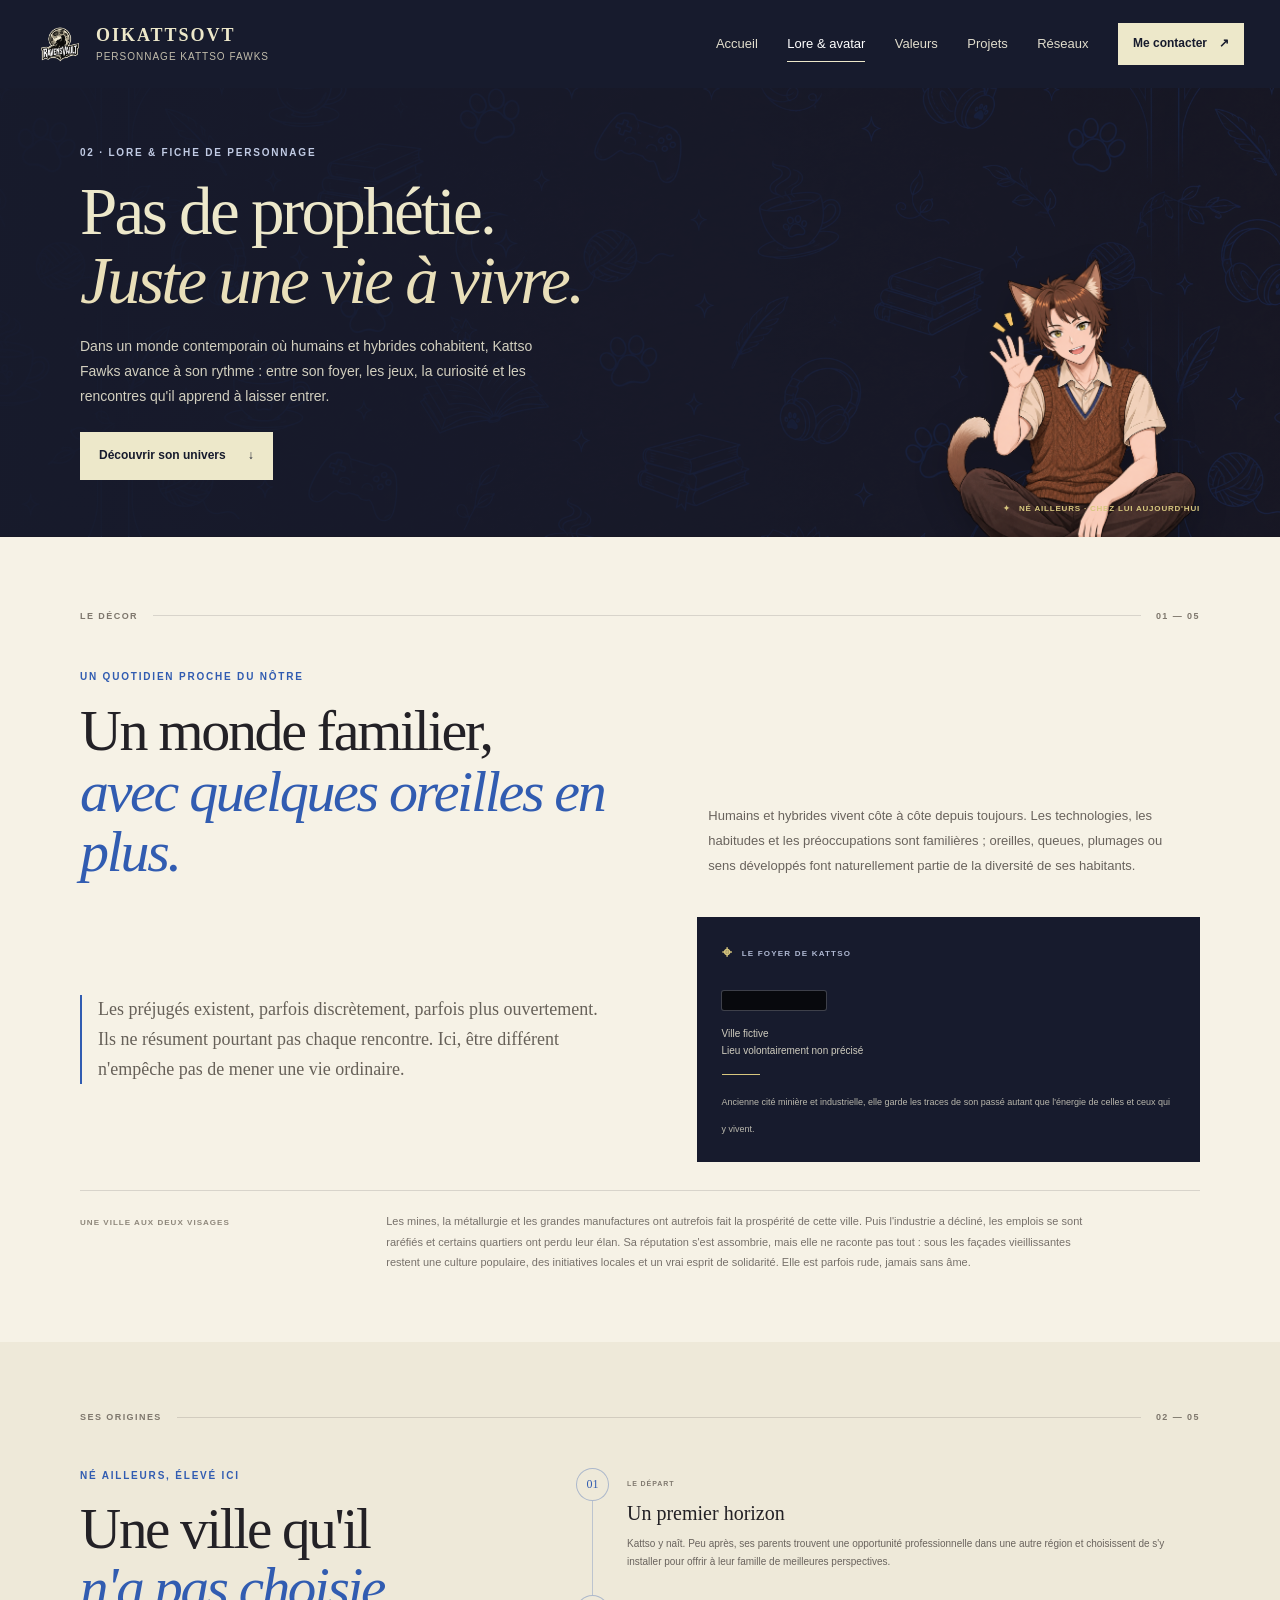
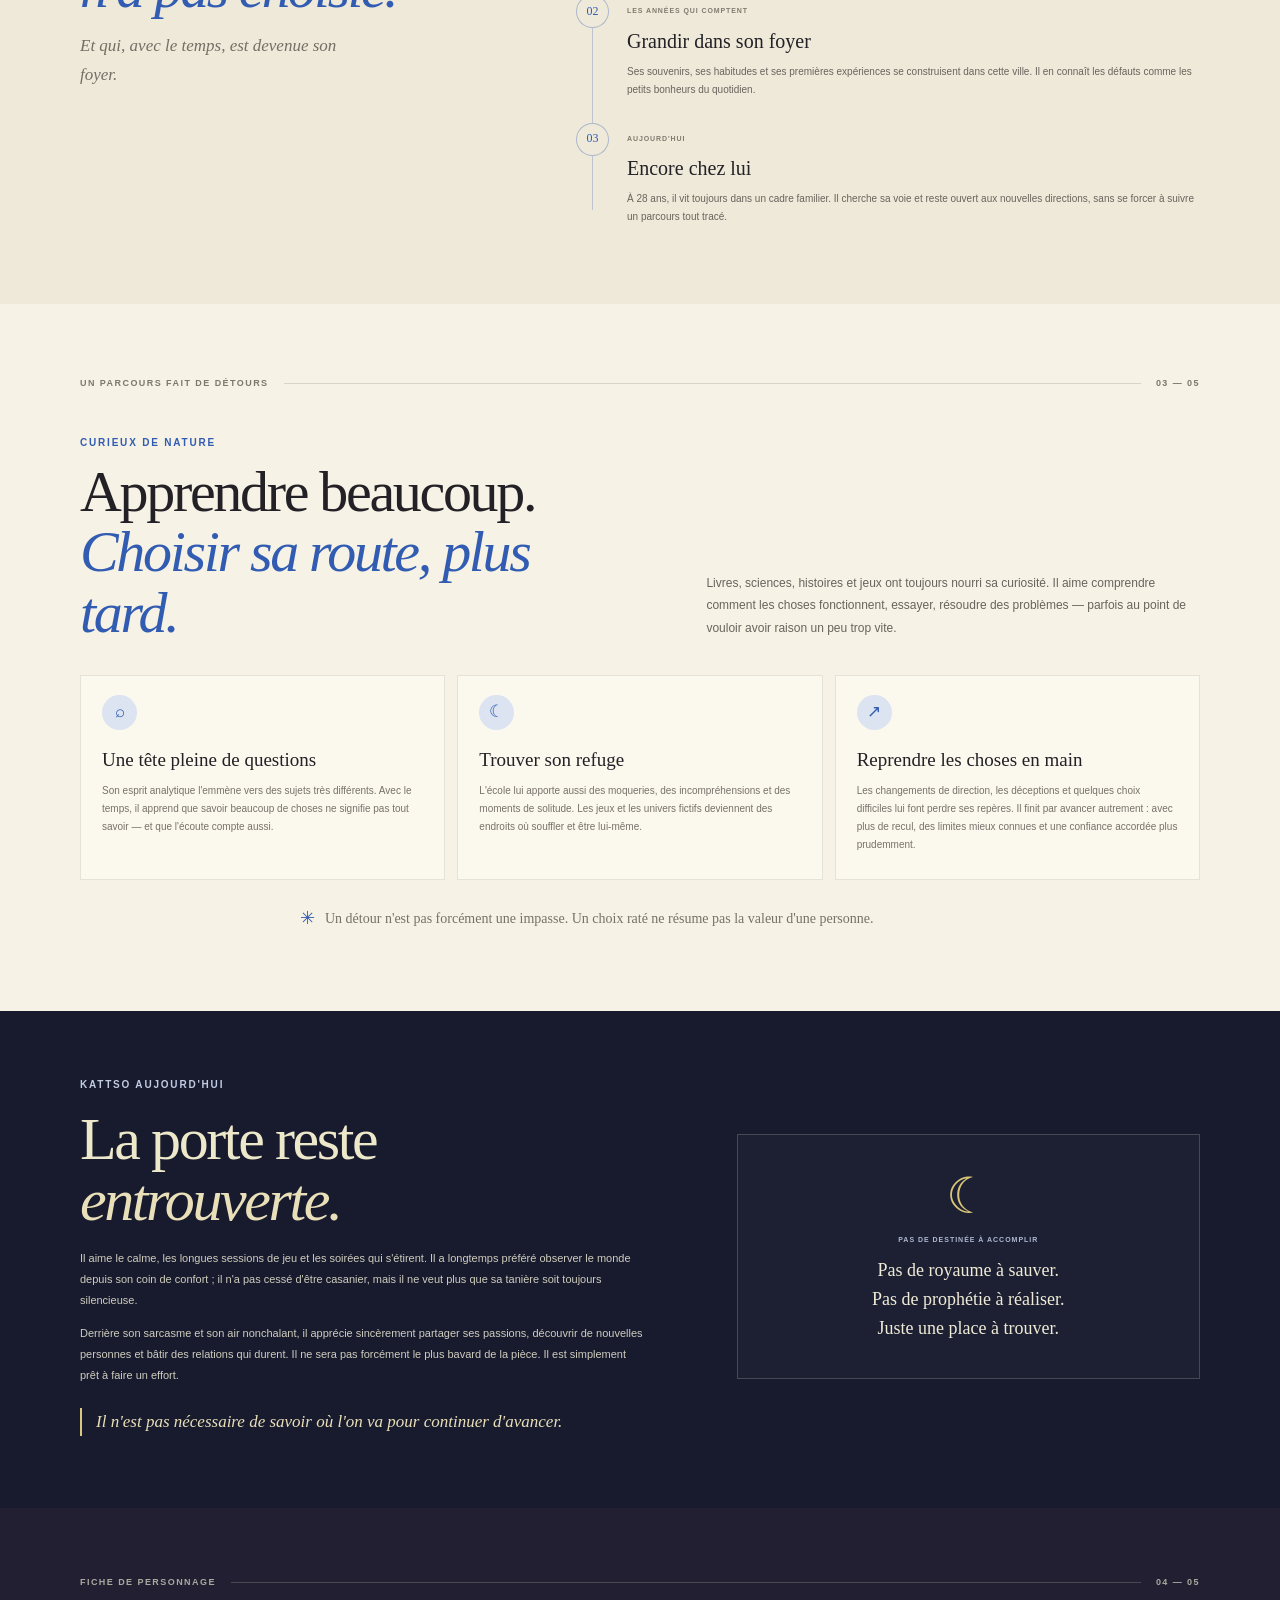
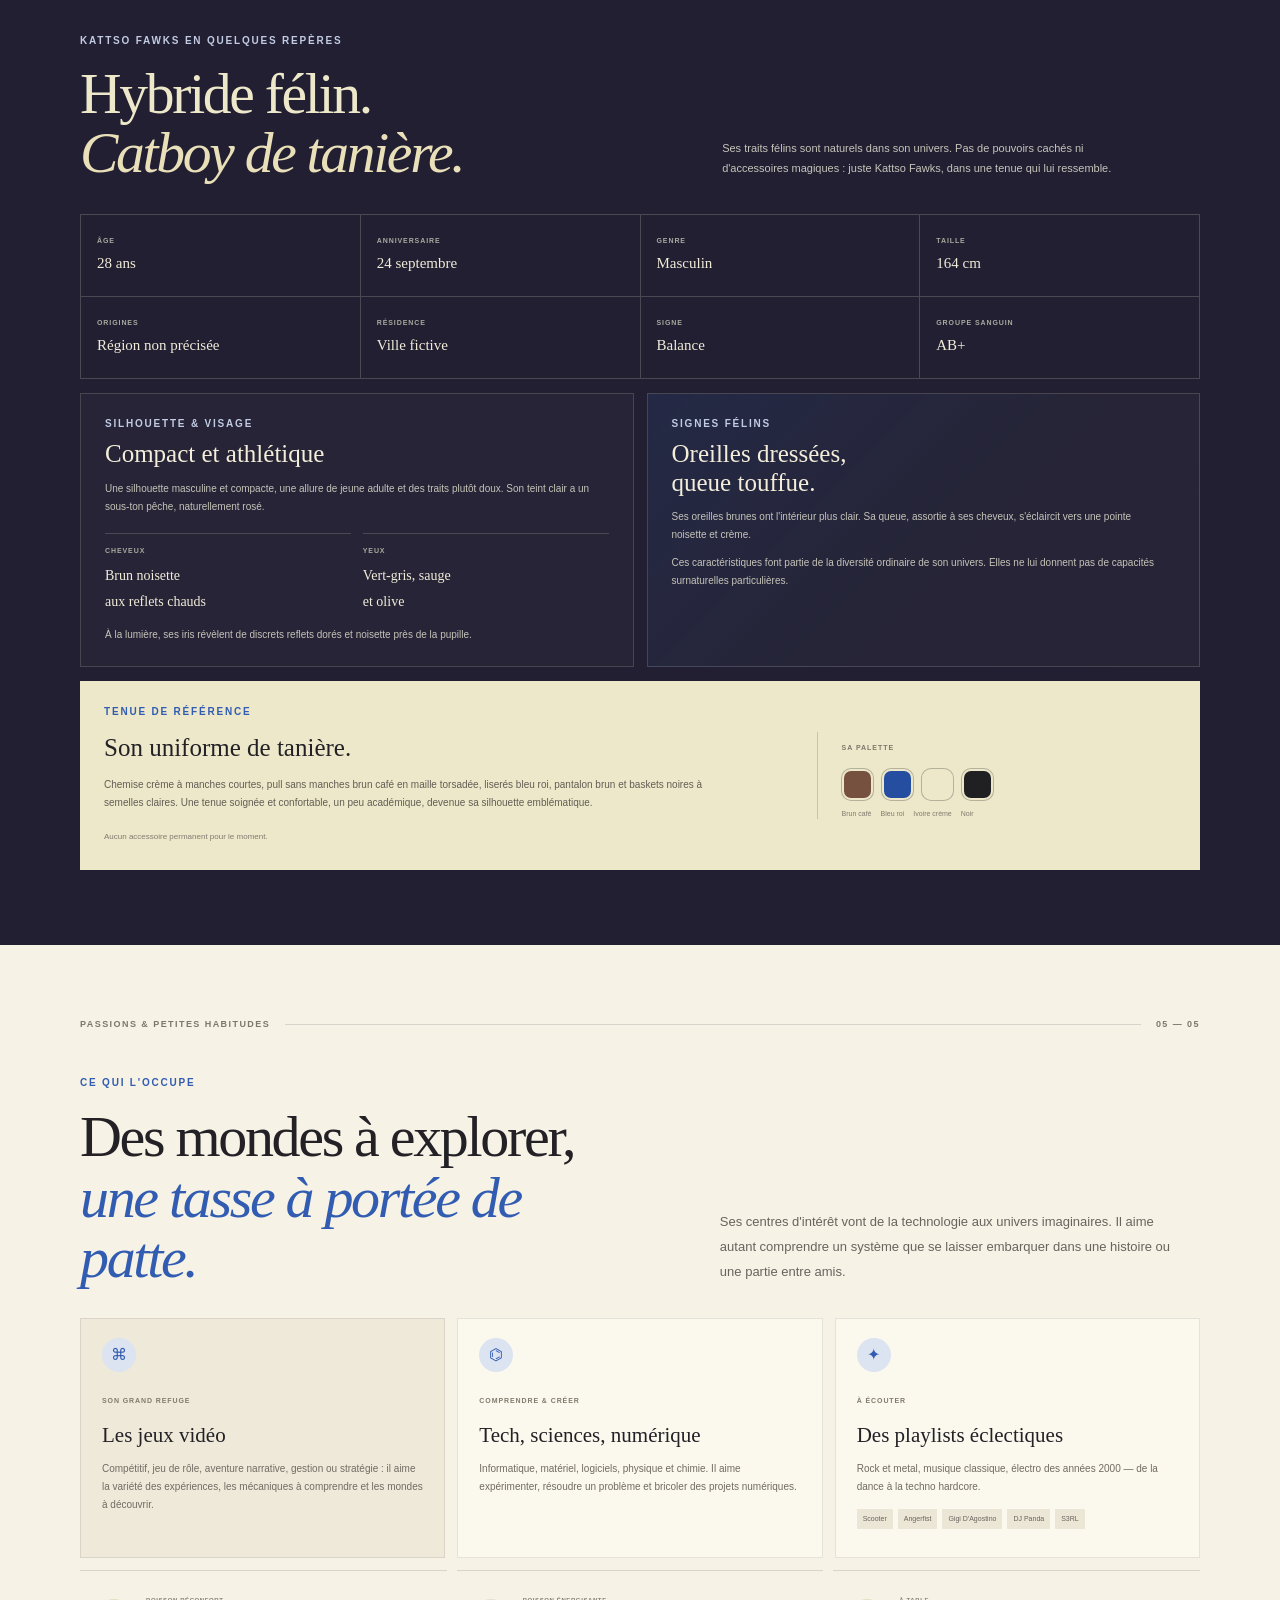
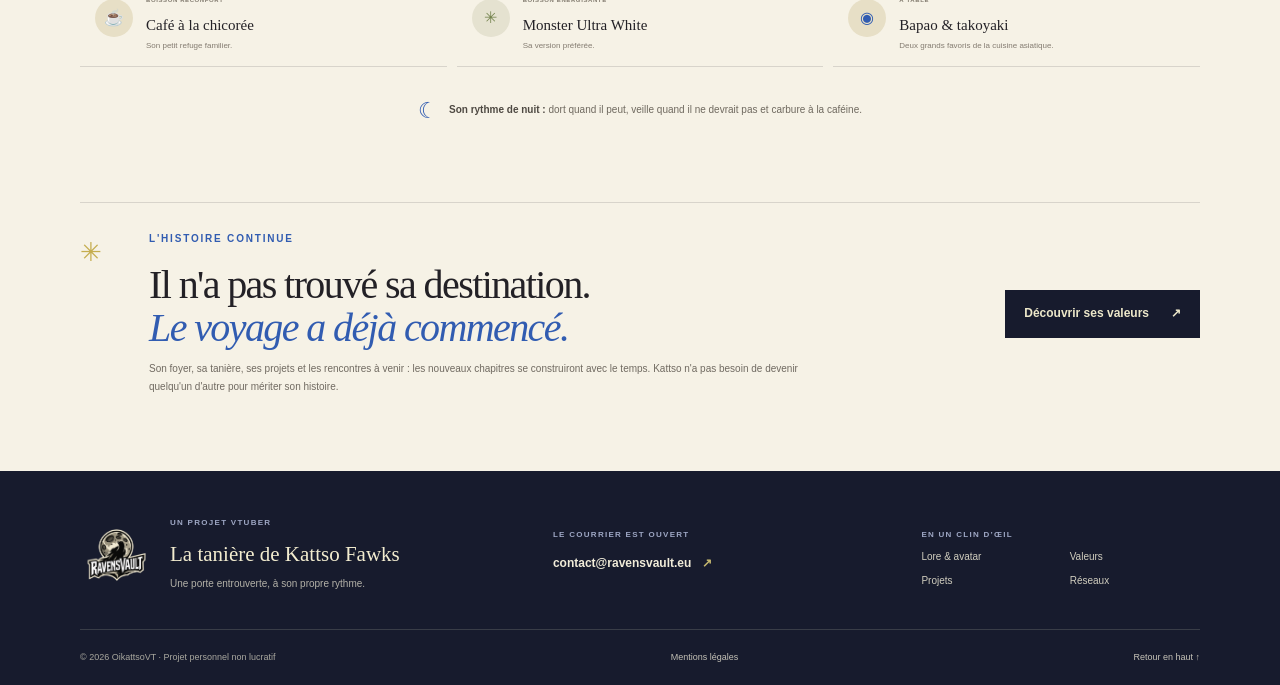
==== commit 57fdb7bd: "Add files via upload" ====
--- a/lore.html
+++ b/lore.html
@@ -2,24 +2,24 @@
 <html lang="fr">
 <head>
   <meta charset="utf-8"><meta name="viewport" content="width=device-width, initial-scale=1"><meta name="theme-color" content="#171b2d">
-  <meta name="description" content="Le lore de Kattso : ses origines, son foyer à Varnac, son parcours et sa fiche de personnage.">
-  <title>Lore & personnage — Kattso</title><link rel="icon" href="assets/ravensvault-logo.png" type="image/png"><link rel="stylesheet" href="styles.css"><script src="app.js" defer></script>
+  <meta name="description" content="Le lore de Kattso Fawks, personnage VTuber d'OikattsoVT : son univers, son parcours et sa fiche de personnage.">
+  <title>Lore & personnage — Kattso Fawks</title><link rel="icon" href="assets/ravensvault-logo.png" type="image/png"><link rel="stylesheet" href="styles.css"><script src="app.js" defer></script>
 </head>
 <body data-page="lore">
   <a class="skip-link" href="#contenu">Aller au contenu</a><header data-site-header></header>
   <main id="contenu">
     <section class="page-hero page-hero-lore">
       <div class="page-hero-pattern" aria-hidden="true"></div>
-      <div class="page-hero-copy"><p class="eyebrow eyebrow-light">02 · Lore & fiche de personnage</p><h1>Pas de prophétie.<br><em>Juste une vie à vivre.</em></h1><p>Dans un monde contemporain où humains et hybrides cohabitent, Kattso avance à son rythme : entre Varnac, les jeux, la curiosité et les rencontres qu'il apprend à laisser entrer.</p><a class="button button-cream" href="#son-univers">Découvrir son univers <span aria-hidden="true">↓</span></a></div>
+      <div class="page-hero-copy"><p class="eyebrow eyebrow-light">02 · Lore & fiche de personnage</p><h1>Pas de prophétie.<br><em>Juste une vie à vivre.</em></h1><p>Dans un monde contemporain où humains et hybrides cohabitent, Kattso Fawks avance à son rythme : entre son foyer, les jeux, la curiosité et les rencontres qu'il apprend à laisser entrer.</p><a class="button button-cream" href="#son-univers">Découvrir son univers <span aria-hidden="true">↓</span></a></div>
       <div class="page-hero-art"><img src="assets/kattso-sit.png" alt="Kattso, hybride félin aux cheveux bruns, oreilles de chat et queue touffue, assis en tailleur et saluant." fetchpriority="high"></div>
-      <div class="lore-hero-caption"><span aria-hidden="true">✦</span> Né ailleurs · chez lui à Varnac</div>
+      <div class="lore-hero-caption"><span aria-hidden="true">✦</span> Né ailleurs · chez lui aujourd'hui</div>
     </section>
 
     <section class="lore-world section-wrap" id="son-univers">
       <div class="section-kicker"><span>LE DÉCOR</span><span class="kicker-line"></span><span>01 — 05</span></div>
       <div class="lore-world-head"><div><p class="eyebrow">Un quotidien proche du nôtre</p><h2>Un monde familier,<br><em>avec quelques oreilles en plus.</em></h2></div><p>Humains et hybrides vivent côte à côte depuis toujours. Les technologies, les habitudes et les préoccupations sont familières ; oreilles, queues, plumages ou sens développés font naturellement partie de la diversité de ses habitants.</p></div>
-      <div class="world-bottom"><p>Les préjugés existent, parfois discrètement, parfois plus ouvertement. Ils ne résument pourtant pas chaque rencontre. Ici, être différent n'empêche pas de mener une vie ordinaire.</p><article class="varnac-card"><div class="varnac-top"><span class="varnac-pin" aria-hidden="true">⌖</span><span>LE FOYER DE KATTSO</span></div><h3>Varnac</h3><p>Ville fictive · Belgique<br>Francophone · Europe occidentale</p><div class="varnac-rule"></div><small>Ancienne cité minière et industrielle, elle garde les traces de son passé autant que l'énergie de celles et ceux qui y vivent.</small></article></div>
-      <div class="varnac-story"><span class="varnac-index">UNE VILLE AUX DEUX VISAGES</span><p>Les mines, la métallurgie et les grandes manufactures ont autrefois fait la prospérité de Varnac. Puis l'industrie a décliné, les emplois se sont raréfiés et certains quartiers ont perdu leur élan. Sa réputation s'est assombrie, mais elle ne raconte pas tout : sous les façades vieillissantes restent une culture populaire, des initiatives locales et un vrai esprit de solidarité. Varnac est parfois rude, jamais sans âme.</p></div>
+      <div class="world-bottom"><p>Les préjugés existent, parfois discrètement, parfois plus ouvertement. Ils ne résument pourtant pas chaque rencontre. Ici, être différent n'empêche pas de mener une vie ordinaire.</p><article class="lore-location-card"><div class="lore-location-top"><span class="lore-location-pin" aria-hidden="true">⌖</span><span>LE FOYER DE KATTSO</span></div><h3><span class="lore-location-redaction" role="img" aria-label="Nom de la ville masqué"></span></h3><p>Ville fictive<br>Lieu volontairement non précisé</p><div class="lore-location-rule"></div><small>Ancienne cité minière et industrielle, elle garde les traces de son passé autant que l'énergie de celles et ceux qui y vivent.</small></article></div>
+      <div class="lore-location-story"><span class="lore-location-index">UNE VILLE AUX DEUX VISAGES</span><p>Les mines, la métallurgie et les grandes manufactures ont autrefois fait la prospérité de cette ville. Puis l'industrie a décliné, les emplois se sont raréfiés et certains quartiers ont perdu leur élan. Sa réputation s'est assombrie, mais elle ne raconte pas tout : sous les façades vieillissantes restent une culture populaire, des initiatives locales et un vrai esprit de solidarité. Elle est parfois rude, jamais sans âme.</p></div>
     </section>
 
     <section class="lore-origins">
@@ -27,9 +27,9 @@
         <div class="section-kicker"><span>SES ORIGINES</span><span class="kicker-line"></span><span>02 — 05</span></div>
         <div class="lore-origin-layout"><div class="origin-heading"><p class="eyebrow">Né ailleurs, élevé ici</p><h2>Une ville qu'il<br><em>n'a pas choisie.</em></h2><p>Et qui, avec le temps, est devenue son foyer.</p></div>
           <div class="origin-timeline">
-            <article><span class="timeline-mark">01</span><div><small>LE DÉPART</small><h3>Le nord de la France</h3><p>Kattso y naît. Peu après, ses parents trouvent une opportunité professionnelle à Varnac et choisissent d'y déménager pour offrir à leur famille de meilleures perspectives.</p></div></article>
-            <article><span class="timeline-mark">02</span><div><small>LES ANNÉES QUI COMPTENT</small><h3>Grandir à Varnac</h3><p>Ses souvenirs, ses habitudes et ses premières expériences se construisent dans cette ville. Il en connaît les défauts comme les petits bonheurs que les visiteurs pressés ne voient pas toujours.</p></div></article>
-            <article><span class="timeline-mark">03</span><div><small>AUJOURD'HUI</small><h3>Encore chez lui</h3><p>À 25 ans, il vit toujours à Varnac, chez ses parents. Il cherche sa voie et reste ouvert aux nouvelles directions, sans se forcer à suivre un parcours tout tracé.</p></div></article>
+            <article><span class="timeline-mark">01</span><div><small>LE DÉPART</small><h3>Un premier horizon</h3><p>Kattso y naît. Peu après, ses parents trouvent une opportunité professionnelle dans une autre région et choisissent de s'y installer pour offrir à leur famille de meilleures perspectives.</p></div></article>
+            <article><span class="timeline-mark">02</span><div><small>LES ANNÉES QUI COMPTENT</small><h3>Grandir dans son foyer</h3><p>Ses souvenirs, ses habitudes et ses premières expériences se construisent dans cette ville. Il en connaît les défauts comme les petits bonheurs du quotidien.</p></div></article>
+            <article><span class="timeline-mark">03</span><div><small>AUJOURD'HUI</small><h3>Encore chez lui</h3><p>À 28 ans, il vit toujours dans un cadre familier. Il cherche sa voie et reste ouvert aux nouvelles directions, sans se forcer à suivre un parcours tout tracé.</p></div></article>
           </div>
         </div>
       </div>
@@ -53,11 +53,11 @@
     <section class="character-sheet">
       <div class="section-wrap">
         <div class="section-kicker section-kicker-light"><span>FICHE DE PERSONNAGE</span><span class="kicker-line"></span><span>04 — 05</span></div>
-        <div class="sheet-heading"><div><p class="eyebrow eyebrow-light">Kattso en quelques repères</p><h2>Hybride félin.<br><em>Catboy de tanière.</em></h2></div><p>Ses traits félins sont naturels dans son univers. Pas de pouvoirs cachés ni d'accessoires magiques : juste Kattso, dans une tenue qui lui ressemble.</p></div>
-        <div class="character-stats"><div><small>ÂGE</small><strong>25 ans</strong></div><div><small>ANNIVERSAIRE</small><strong>25 octobre</strong></div><div><small>GENRE</small><strong>Masculin</strong></div><div><small>TAILLE</small><strong>164 cm</strong></div><div><small>ORIGINES</small><strong>Nord de la France</strong></div><div><small>RÉSIDENCE</small><strong>Varnac, Belgique</strong></div><div><small>SIGNE</small><strong>Scorpion</strong></div><div><small>GROUPE SANGUIN</small><strong>AB+</strong></div></div>
+        <div class="sheet-heading"><div><p class="eyebrow eyebrow-light">Kattso Fawks en quelques repères</p><h2>Hybride félin.<br><em>Catboy de tanière.</em></h2></div><p>Ses traits félins sont naturels dans son univers. Pas de pouvoirs cachés ni d'accessoires magiques : juste Kattso Fawks, dans une tenue qui lui ressemble.</p></div>
+        <div class="character-stats"><div><small>ÂGE</small><strong>28 ans</strong></div><div><small>ANNIVERSAIRE</small><strong>24 septembre</strong></div><div><small>GENRE</small><strong>Masculin</strong></div><div><small>TAILLE</small><strong>164 cm</strong></div><div><small>ORIGINES</small><strong>Région non précisée</strong></div><div><small>RÉSIDENCE</small><strong>Ville fictive</strong></div><div><small>SIGNE</small><strong>Balance</strong></div><div><small>GROUPE SANGUIN</small><strong>AB+</strong></div></div>
         <div class="appearance-grid">
           <article class="appearance-card"><p class="eyebrow eyebrow-light">Silhouette & visage</p><h3>Compact et athlétique</h3><p>Une silhouette masculine et compacte, une allure de jeune adulte et des traits plutôt doux. Son teint clair a un sous-ton pêche, naturellement rosé.</p><div class="feature-pair"><div><small>CHEVEUX</small><strong>Brun noisette<br>aux reflets chauds</strong></div><div><small>YEUX</small><strong>Vert-gris, sauge<br>et olive</strong></div></div><p class="appearance-detail">À la lumière, ses iris révèlent de discrets reflets dorés et noisette près de la pupille.</p></article>
-          <article class="appearance-card appearance-feline"><p class="eyebrow eyebrow-light">Signes félins</p><h3>Oreilles dressées,<br>queue touffue.</h3><p>Ses oreilles brunes ont l'intérieur plus clair. Sa queue, assortie à ses cheveux, s'éclaircit vers une pointe noisette et crème.</p><p class="appearance-detail">Ces caractéristiques font partie de la diversité ordinaire de Varnac. Elles ne lui donnent pas de capacités surnaturelles particulières.</p></article>
+          <article class="appearance-card appearance-feline"><p class="eyebrow eyebrow-light">Signes félins</p><h3>Oreilles dressées,<br>queue touffue.</h3><p>Ses oreilles brunes ont l'intérieur plus clair. Sa queue, assortie à ses cheveux, s'éclaircit vers une pointe noisette et crème.</p><p class="appearance-detail">Ces caractéristiques font partie de la diversité ordinaire de son univers. Elles ne lui donnent pas de capacités surnaturelles particulières.</p></article>
         </div>
         <div class="outfit-panel"><div class="outfit-copy"><p class="eyebrow">Tenue de référence</p><h3>Son uniforme de tanière.</h3><p>Chemise crème à manches courtes, pull sans manches brun café en maille torsadée, liserés bleu roi, pantalon brun et baskets noires à semelles claires. Une tenue soignée et confortable, un peu académique, devenue sa silhouette emblématique.</p><small>Aucun accessoire permanent pour le moment.</small></div><div class="outfit-palette"><span class="palette-label">SA PALETTE</span><div class="palette-swatches"><span class="palette-swatch swatch-coffee" aria-label="Brun café"></span><span class="palette-swatch swatch-royal" aria-label="Bleu roi"></span><span class="palette-swatch swatch-cream" aria-label="Ivoire crème"></span><span class="palette-swatch swatch-black" aria-label="Noir"></span></div><div class="palette-names"><span>Brun café</span><span>Bleu roi</span><span>Ivoire crème</span><span>Noir</span></div></div></div>
       </div>
@@ -79,7 +79,7 @@
       <div class="sleep-note"><span aria-hidden="true">☾</span><p><strong>Son rythme de nuit :</strong> dort quand il peut, veille quand il ne devrait pas et carbure à la caféine.</p></div>
     </section>
 
-    <section class="lore-finale section-wrap"><span class="finale-star" aria-hidden="true">✳</span><div><p class="eyebrow">L'histoire continue</p><h2>Il n'a pas trouvé sa destination.<br><em>Le voyage a déjà commencé.</em></h2><p>Varnac, sa tanière, ses projets et les rencontres à venir : les nouveaux chapitres se construiront avec le temps. Kattso n'a pas besoin de devenir quelqu'un d'autre pour mériter son histoire.</p></div><a class="button button-navy" href="valeurs.html">Découvrir ses valeurs <span aria-hidden="true">↗</span></a></section>
+    <section class="lore-finale section-wrap"><span class="finale-star" aria-hidden="true">✳</span><div><p class="eyebrow">L'histoire continue</p><h2>Il n'a pas trouvé sa destination.<br><em>Le voyage a déjà commencé.</em></h2><p>Son foyer, sa tanière, ses projets et les rencontres à venir : les nouveaux chapitres se construiront avec le temps. Kattso n'a pas besoin de devenir quelqu'un d'autre pour mériter son histoire.</p></div><a class="button button-navy" href="valeurs.html">Découvrir ses valeurs <span aria-hidden="true">↗</span></a></section>
   </main><footer data-site-footer></footer>
 </body>
 </html>
--- a/styles.css
+++ b/styles.css
@@ -115,16 +115,17 @@
 .lore-world-head > p, .interest-heading > p { max-width: 470px; margin: 0 0 4px; color: #69635d; font-size: 13px; line-height: 1.9; }
 .world-bottom { display: grid; grid-template-columns: 1.05fr .95fr; gap: 60px; align-items: center; }
 .world-bottom > p { max-width: 520px; margin: 0; padding-left: 16px; border-left: 2px solid var(--blue); color: #676159; font-family: var(--serif); font-size: 18px; line-height: 1.65; }
-.varnac-card { padding: 22px 25px; background: var(--navy); color: var(--cream); }
-.varnac-top { display: flex; align-items: center; gap: 9px; color: #aeb7d1; font-size: 8px; font-weight: 750; letter-spacing: .15em; }
-.varnac-pin { color: #d8c77e; font-size: 17px; }
-.varnac-card h3 { margin: 12px 0 4px; color: #f3eddb; font-family: var(--serif); font-size: 30px; font-weight: 400; }
-.varnac-card > p { margin: 0; color: #d0cdbf; font-size: 10px; line-height: 1.7; }
-.varnac-rule { width: 38px; height: 1px; margin: 15px 0 12px; background: #d8c77e; }
-.varnac-card small { color: #b9b7ac; font-size: 9px; line-height: 1.7; }
-.varnac-story { display: grid; grid-template-columns: .5fr 1.5fr; gap: 35px; margin-top: 28px; padding-top: 20px; border-top: 1px solid var(--line); }
-.varnac-index { padding-top: 5px; color: #8e877b; font-size: 8px; font-weight: 750; letter-spacing: .13em; }
-.varnac-story p { max-width: 720px; margin: 0; color: #77716b; font-size: 11px; line-height: 1.85; }
+.lore-location-card { padding: 22px 25px; background: var(--navy); color: var(--cream); }
+.lore-location-top { display: flex; align-items: center; gap: 9px; color: #aeb7d1; font-size: 8px; font-weight: 750; letter-spacing: .15em; }
+.lore-location-pin { color: #d8c77e; font-size: 17px; }
+.lore-location-card h3 { display: flex; align-items: center; min-height: 42px; margin: 12px 0 4px; }
+.lore-location-redaction { display: inline-block; width: 104px; height: 19px; border-radius: 2px; background: #08090d; box-shadow: 0 0 0 1px rgba(237,232,202,.18); }
+.lore-location-card > p { margin: 0; color: #d0cdbf; font-size: 10px; line-height: 1.7; }
+.lore-location-rule { width: 38px; height: 1px; margin: 15px 0 12px; background: #d8c77e; }
+.lore-location-card small { color: #b9b7ac; font-size: 9px; line-height: 1.7; }
+.lore-location-story { display: grid; grid-template-columns: .5fr 1.5fr; gap: 35px; margin-top: 28px; padding-top: 20px; border-top: 1px solid var(--line); }
+.lore-location-index { padding-top: 5px; color: #8e877b; font-size: 8px; font-weight: 750; letter-spacing: .13em; }
+.lore-location-story p { max-width: 720px; margin: 0; color: #77716b; font-size: 11px; line-height: 1.85; }
 .lore-origins { padding: 68px 0 78px; background: #eee9d9; }
 .lore-origin-layout { display: grid; grid-template-columns: .8fr 1.2fr; gap: 80px; margin-top: 43px; }
 .origin-heading h2, .community-heading h2 { margin: 0; font-size: clamp(41px, 4.5vw, 57px); line-height: 1.03; }
@@ -482,8 +483,8 @@
   .lore-world-head > p, .interest-heading > p { font-size: 12px; }
   .world-bottom { grid-template-columns: 1fr; gap: 22px; }
   .world-bottom > p { font-size: 16px; }
-  .varnac-card { padding: 19px 20px; }
-  .varnac-story { grid-template-columns: 1fr; gap: 8px; margin-top: 20px; }
+  .lore-location-card { padding: 19px 20px; }
+  .lore-location-story { grid-template-columns: 1fr; gap: 8px; margin-top: 20px; }
   .lore-origins { padding: 49px 0 56px; }
   .lore-origin-layout { grid-template-columns: 1fr; gap: 29px; margin-top: 33px; }
   .origin-heading h2 { font-size: 43px; }
